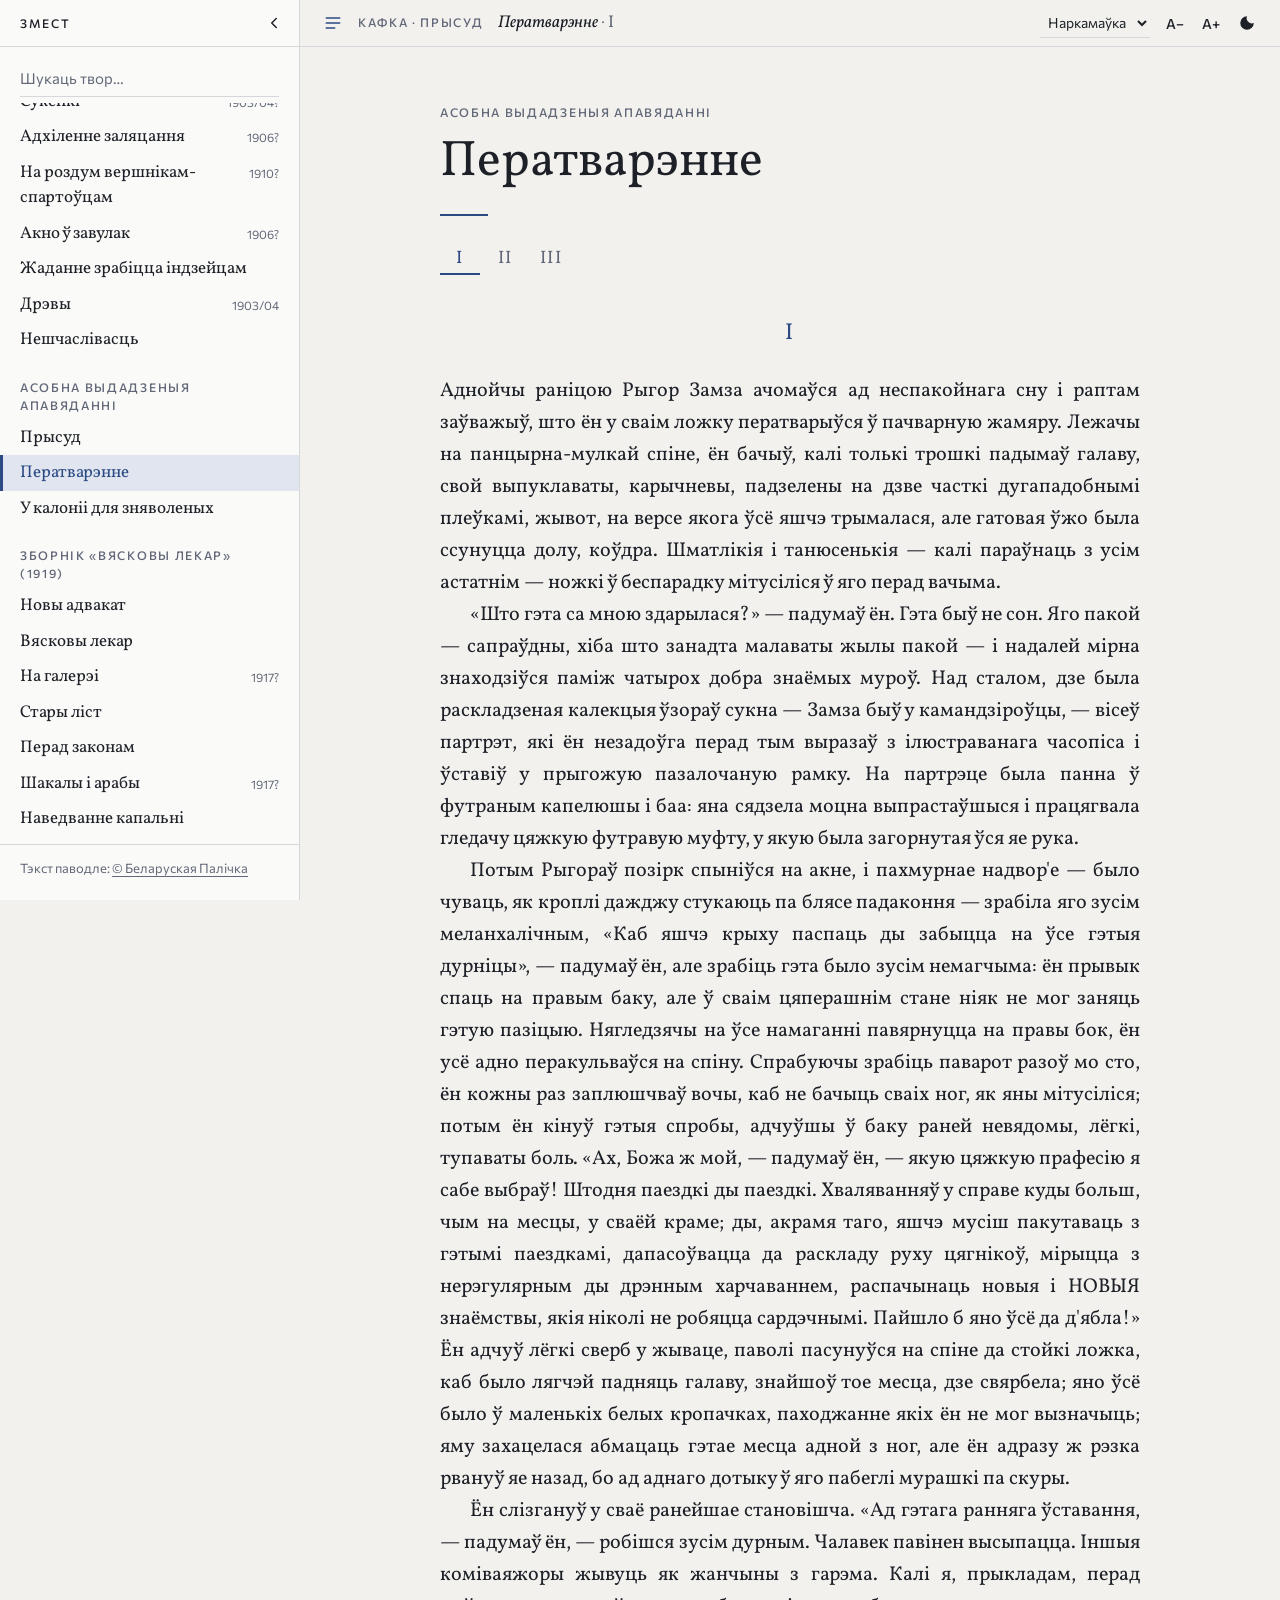
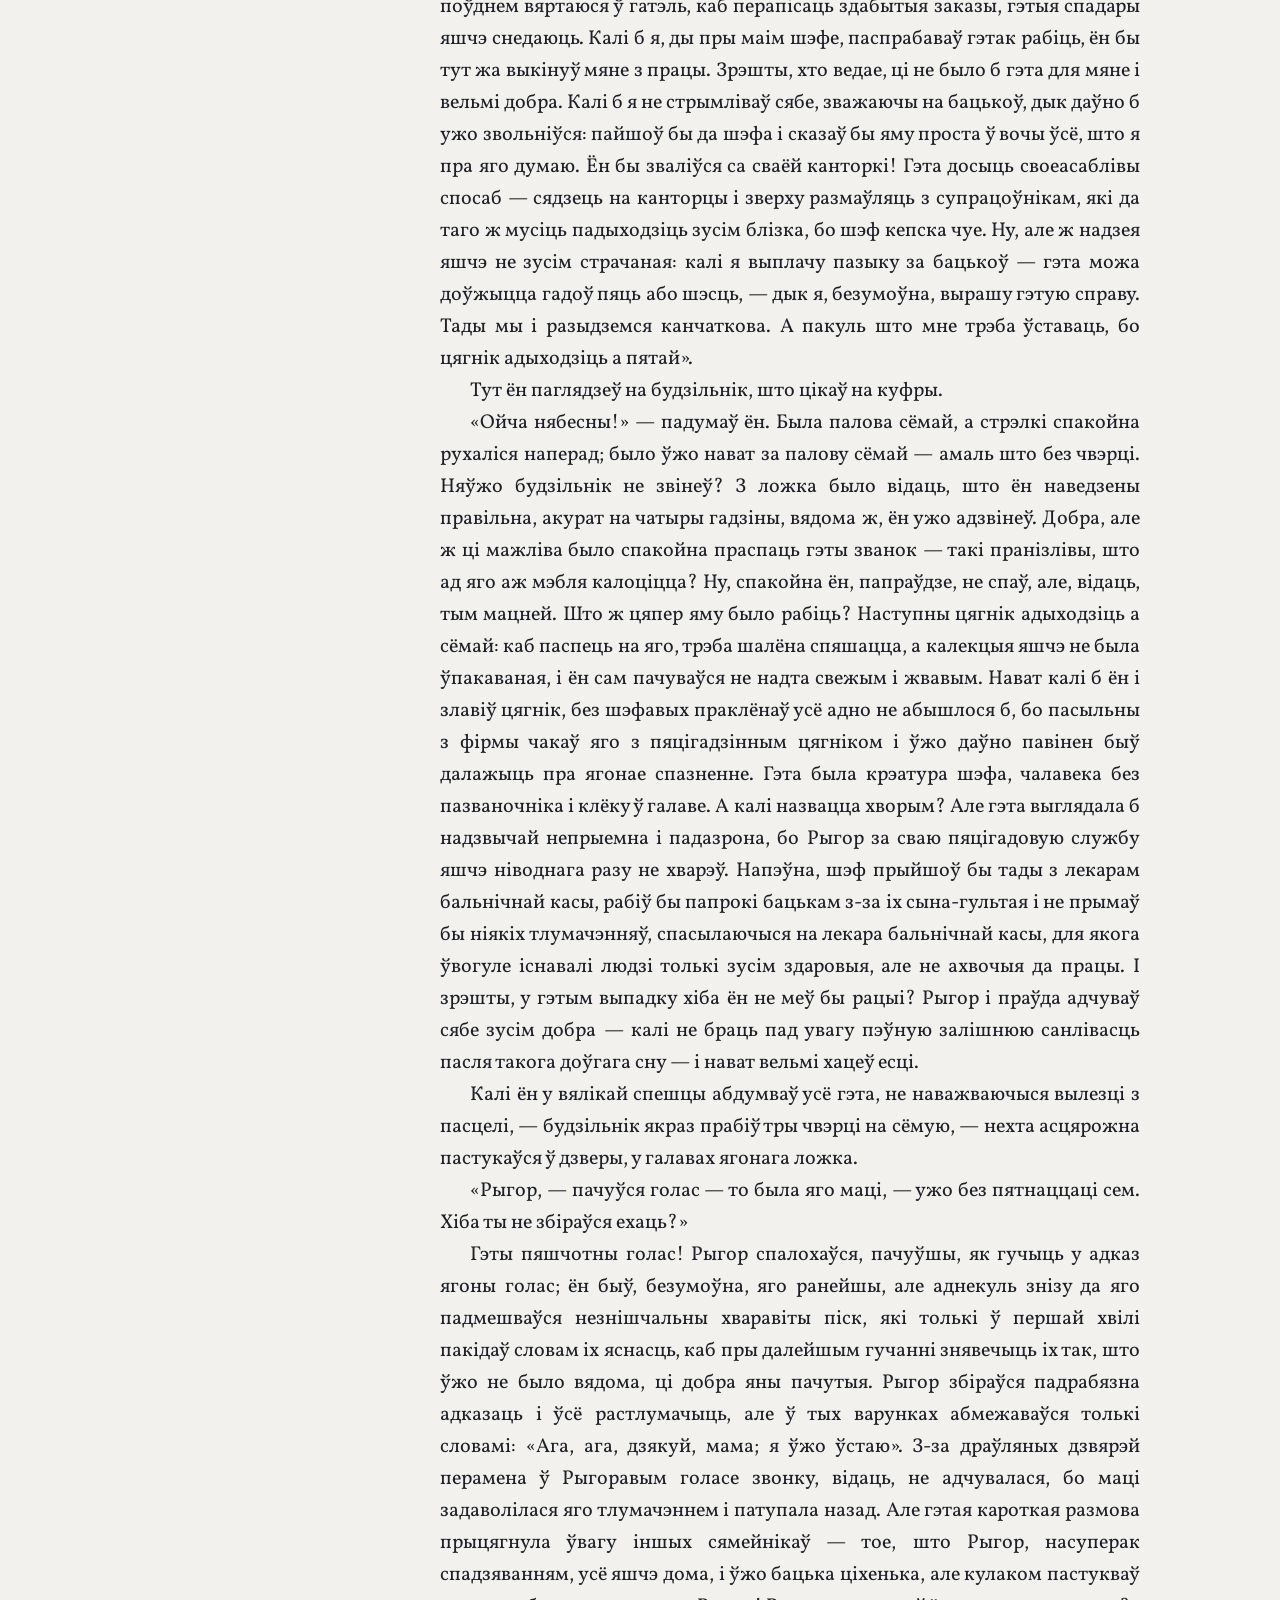
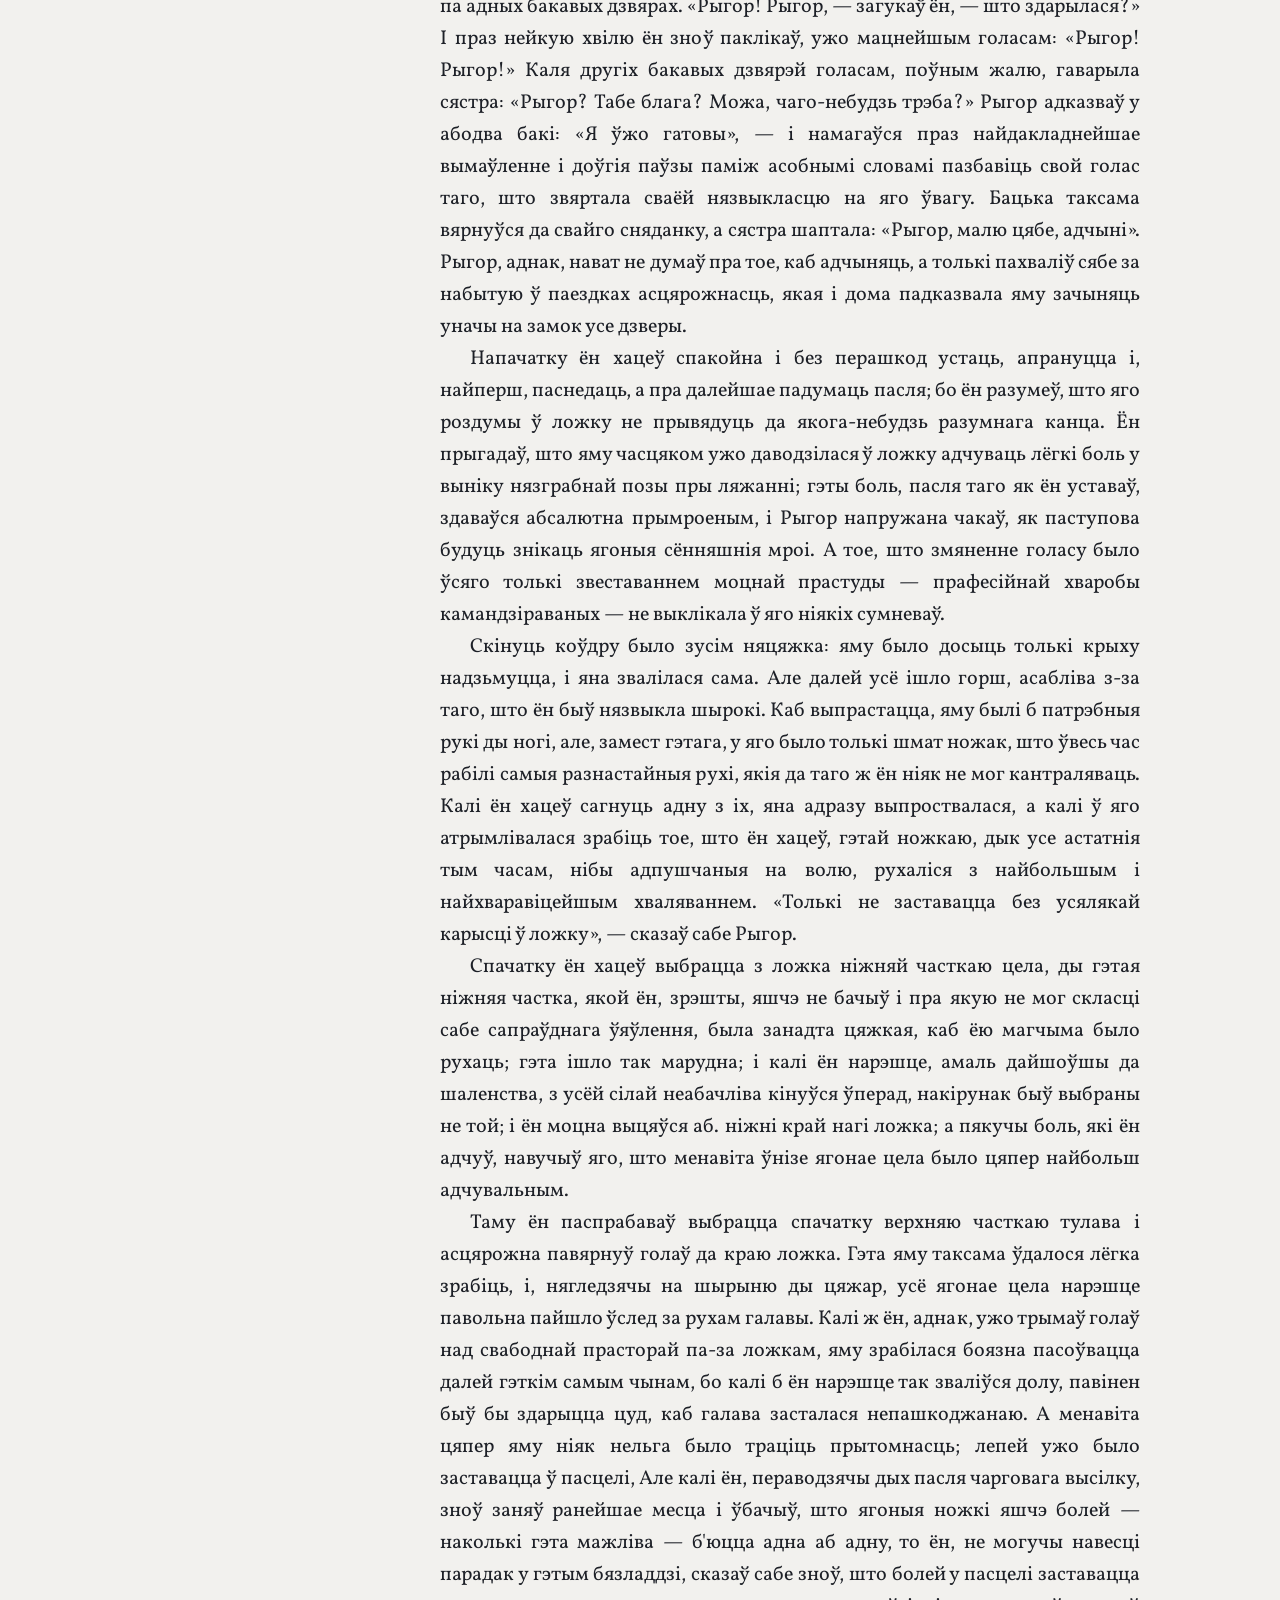
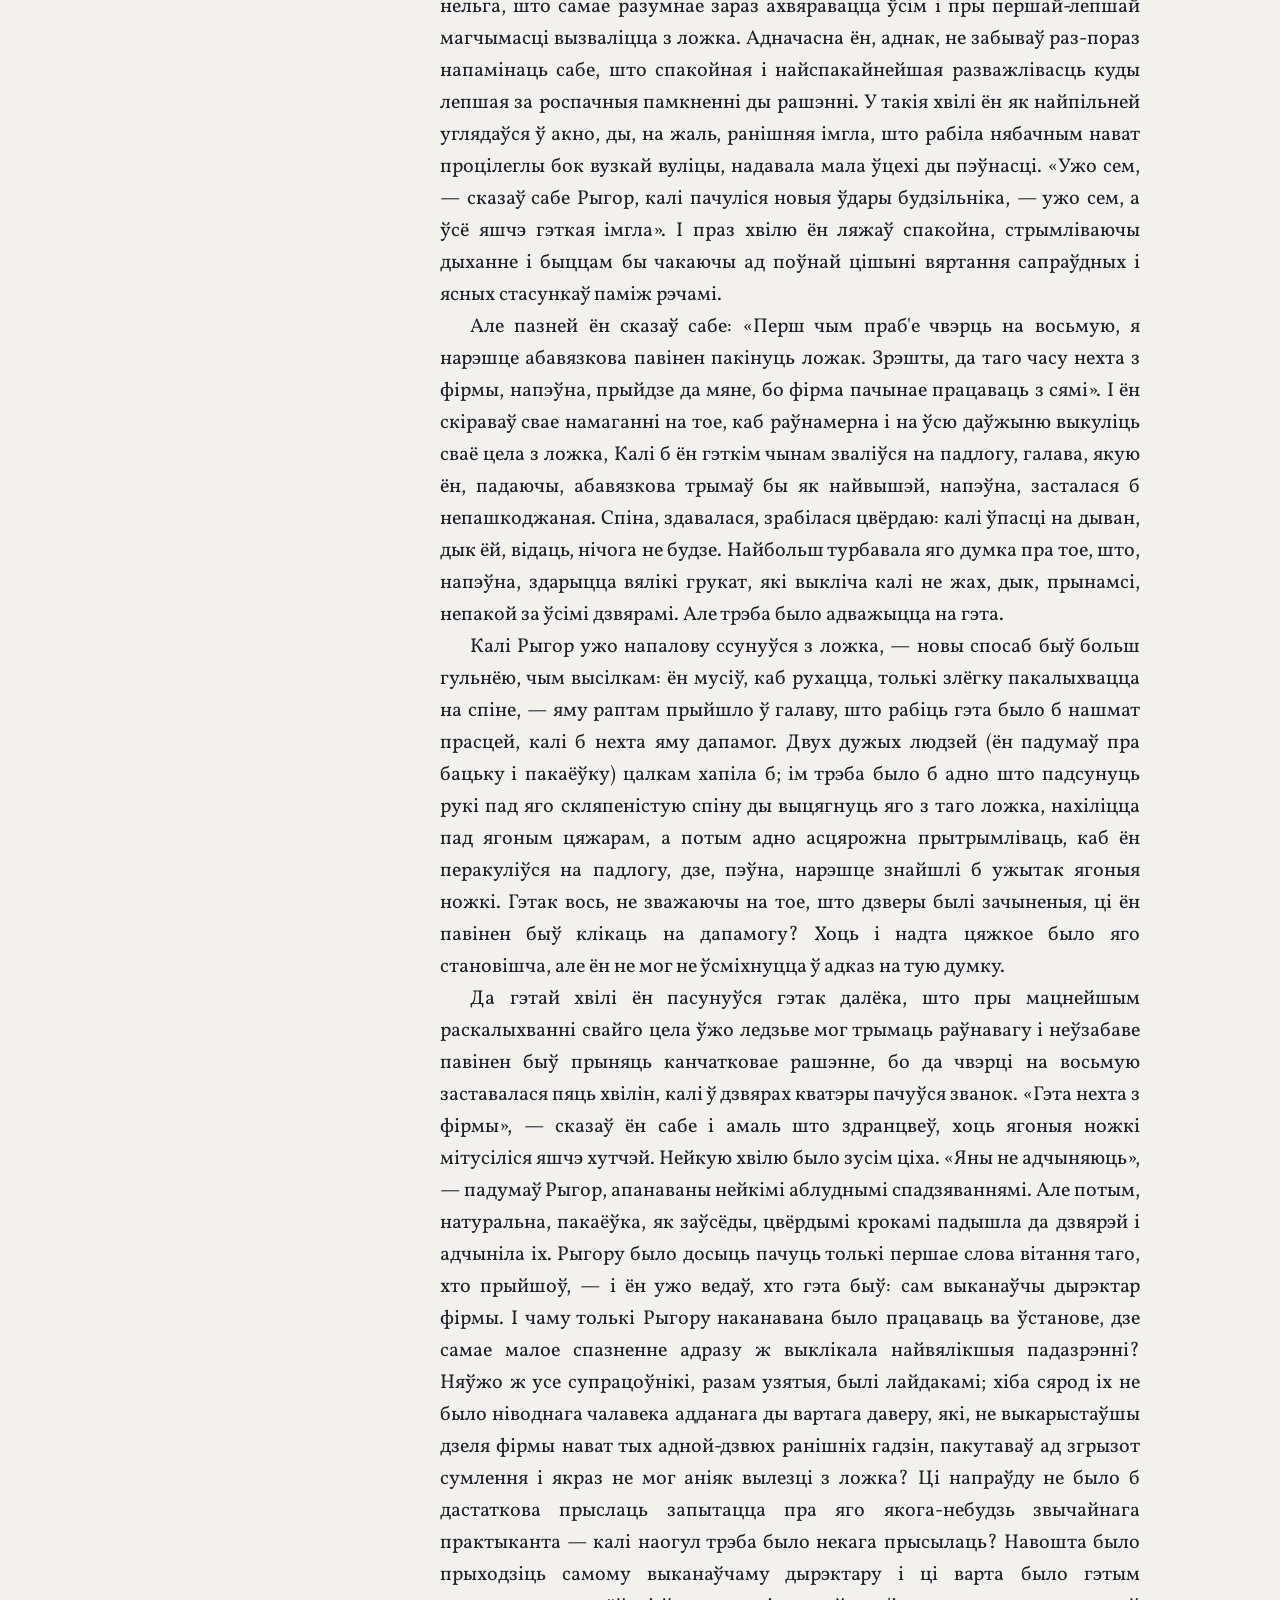
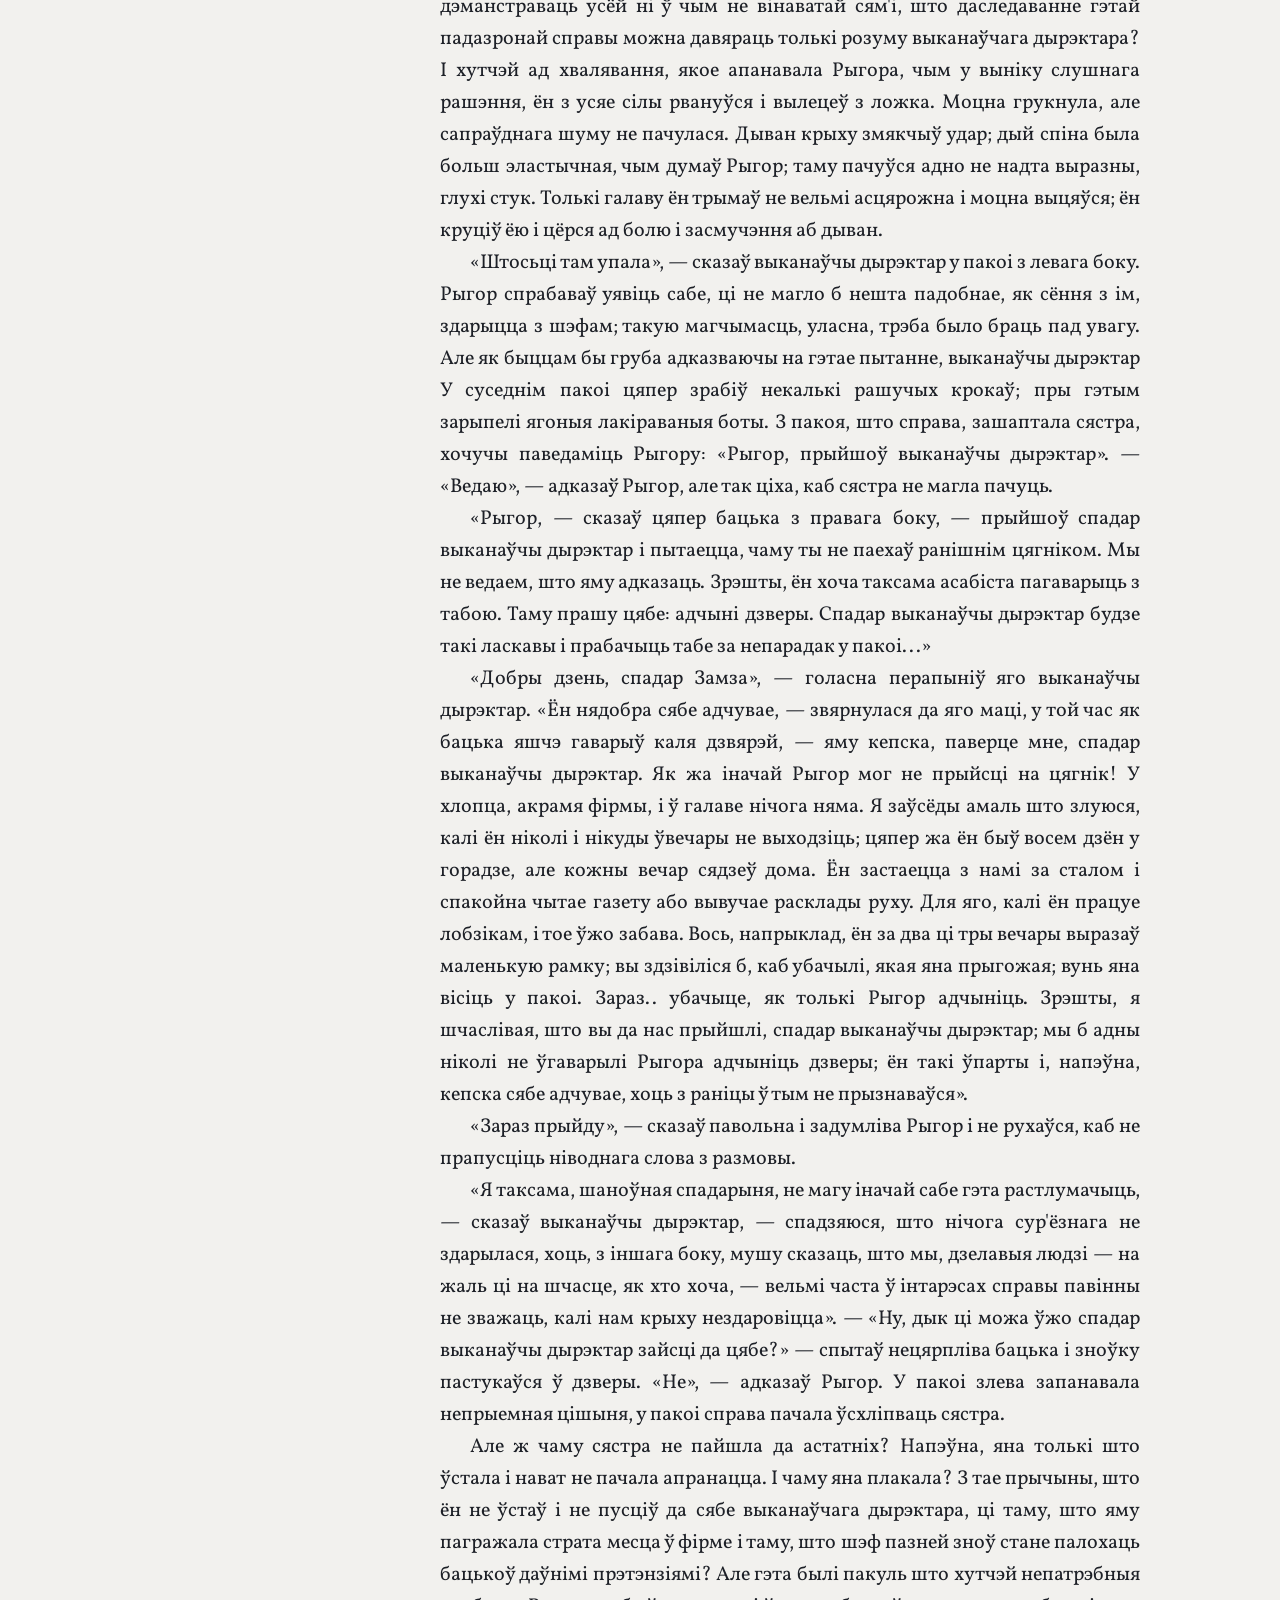
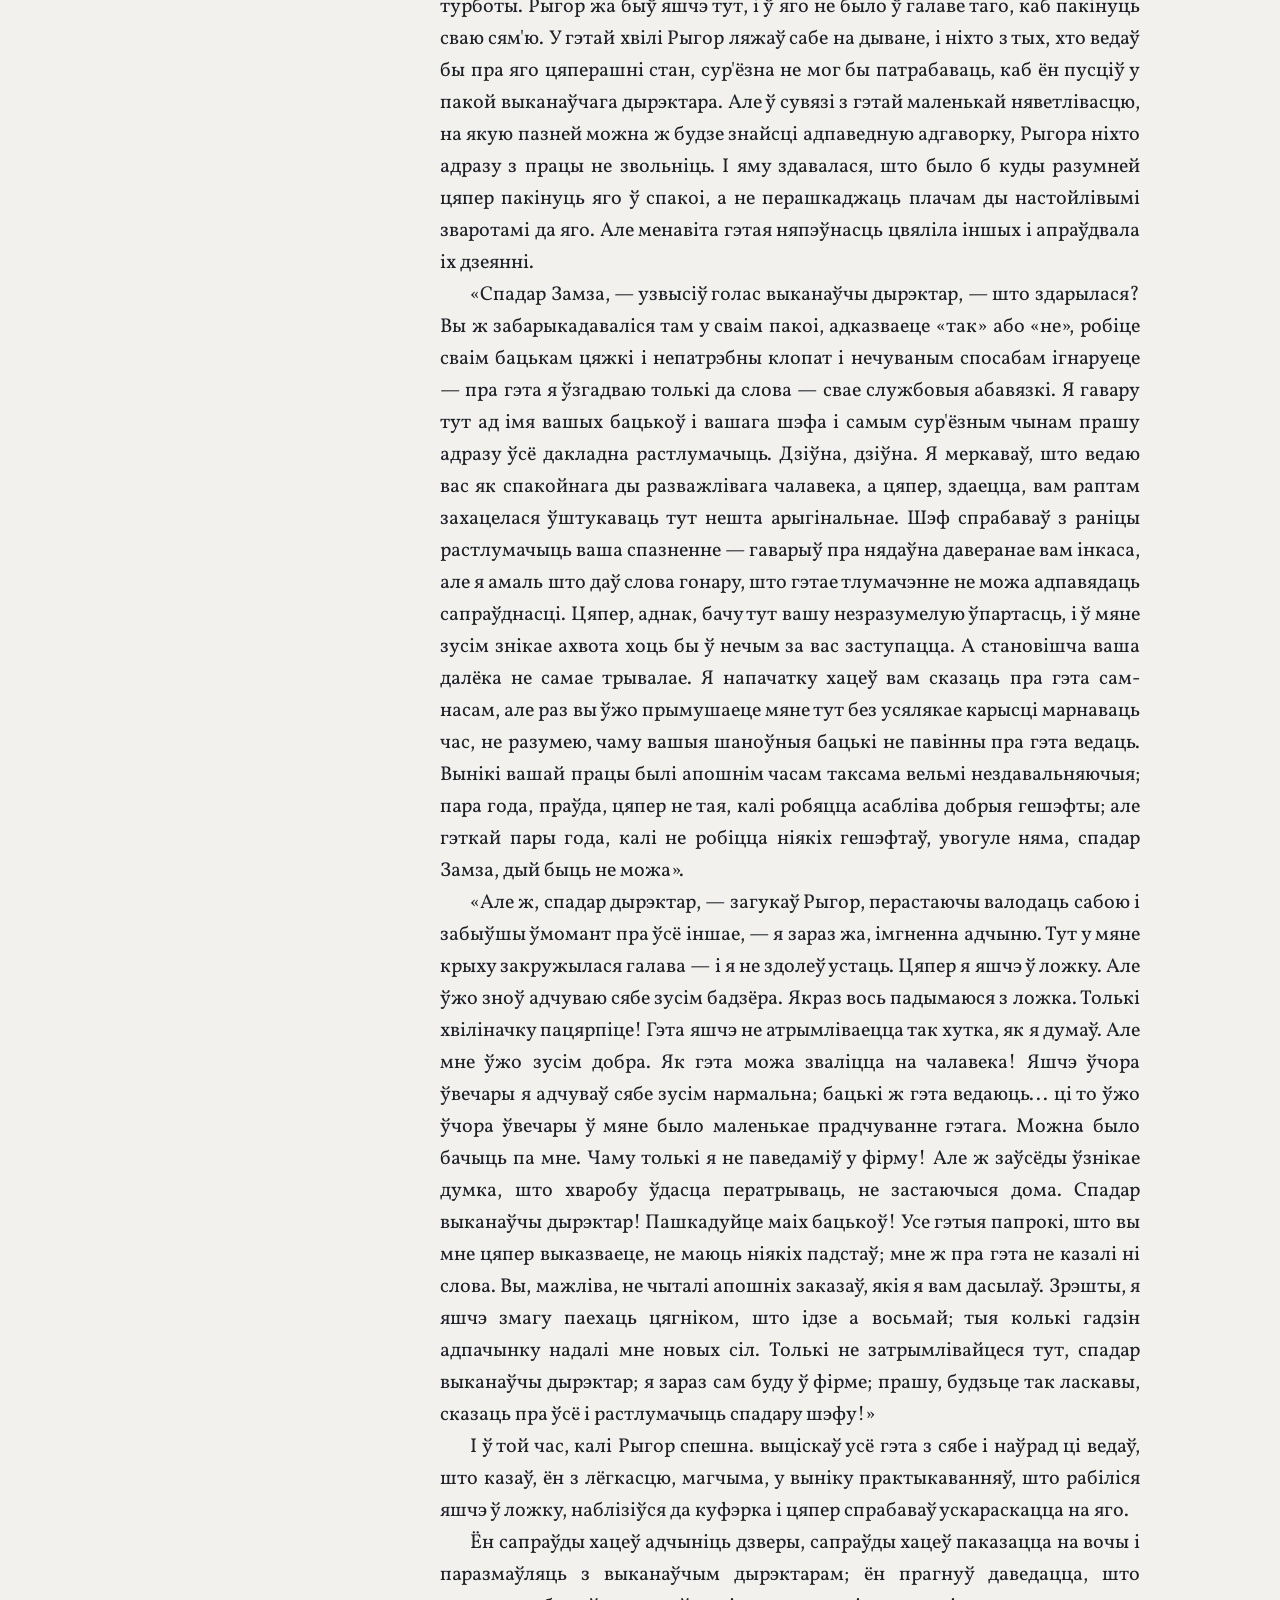
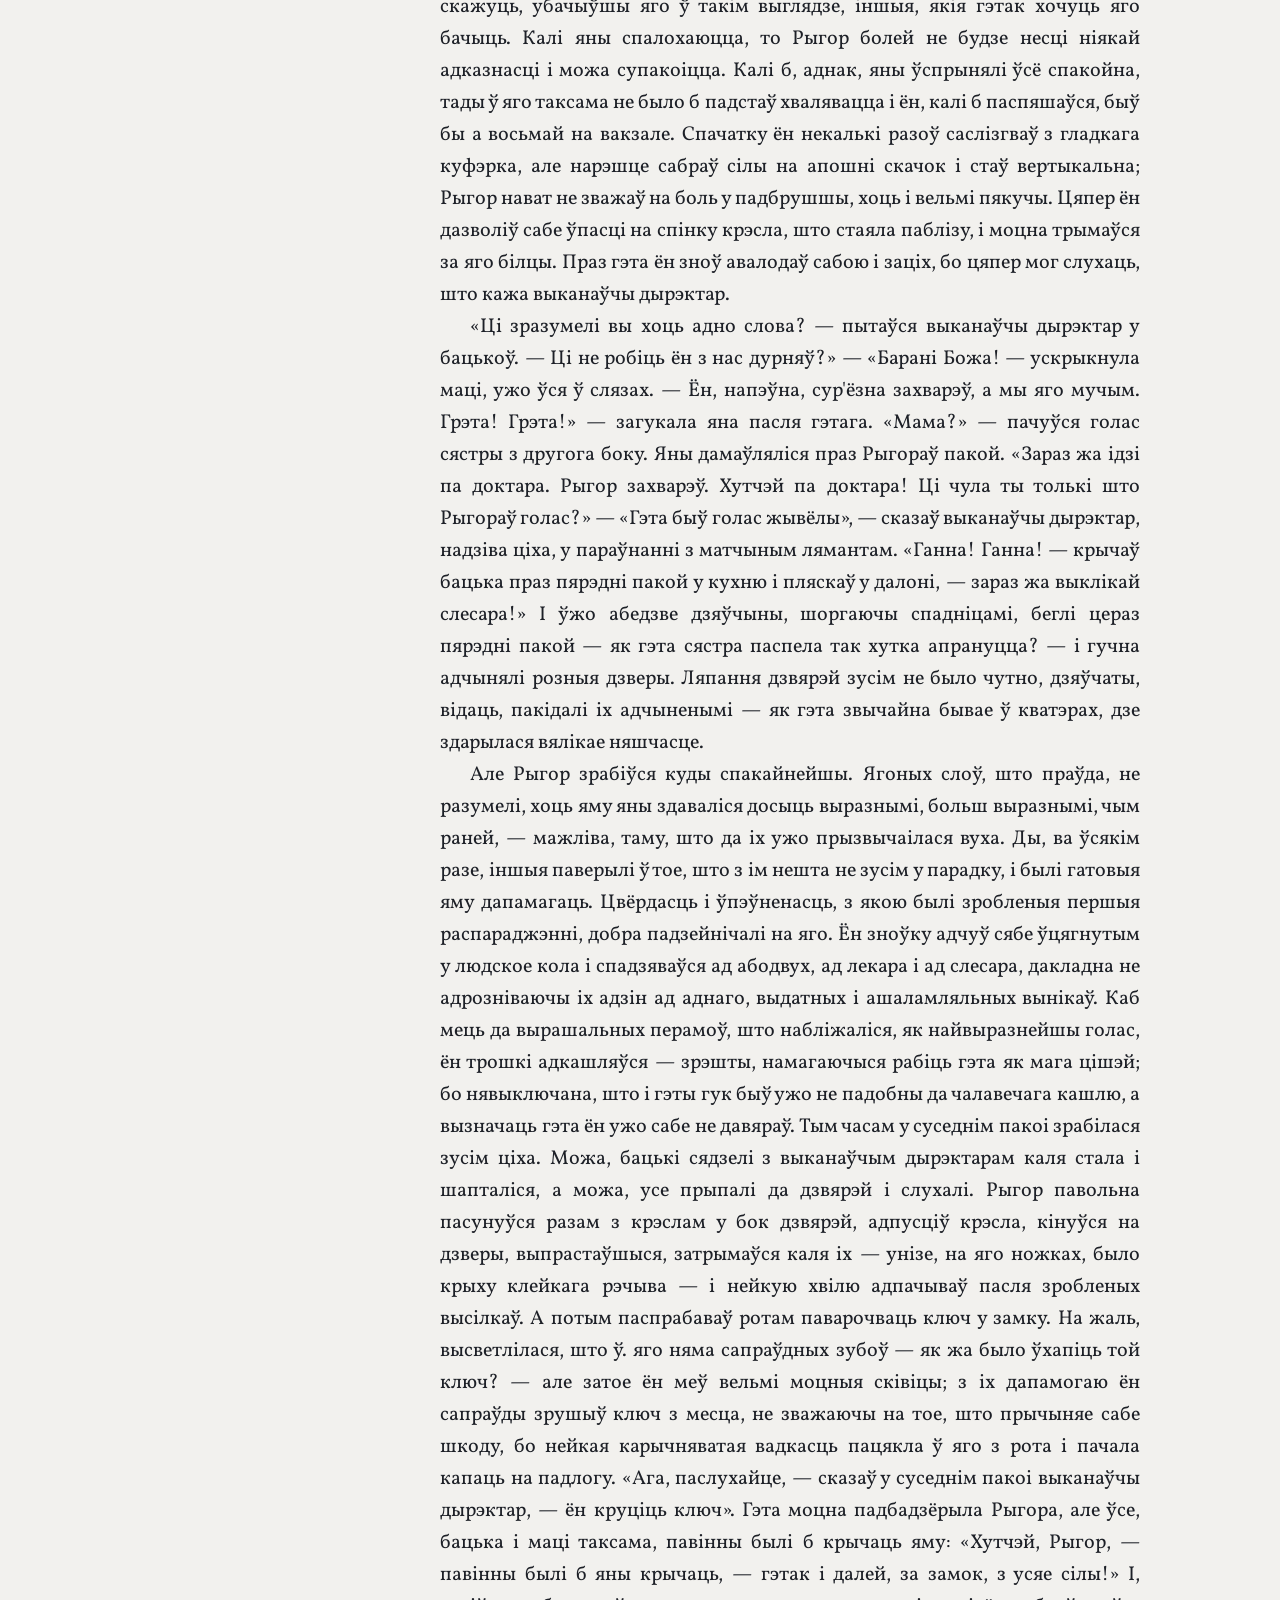
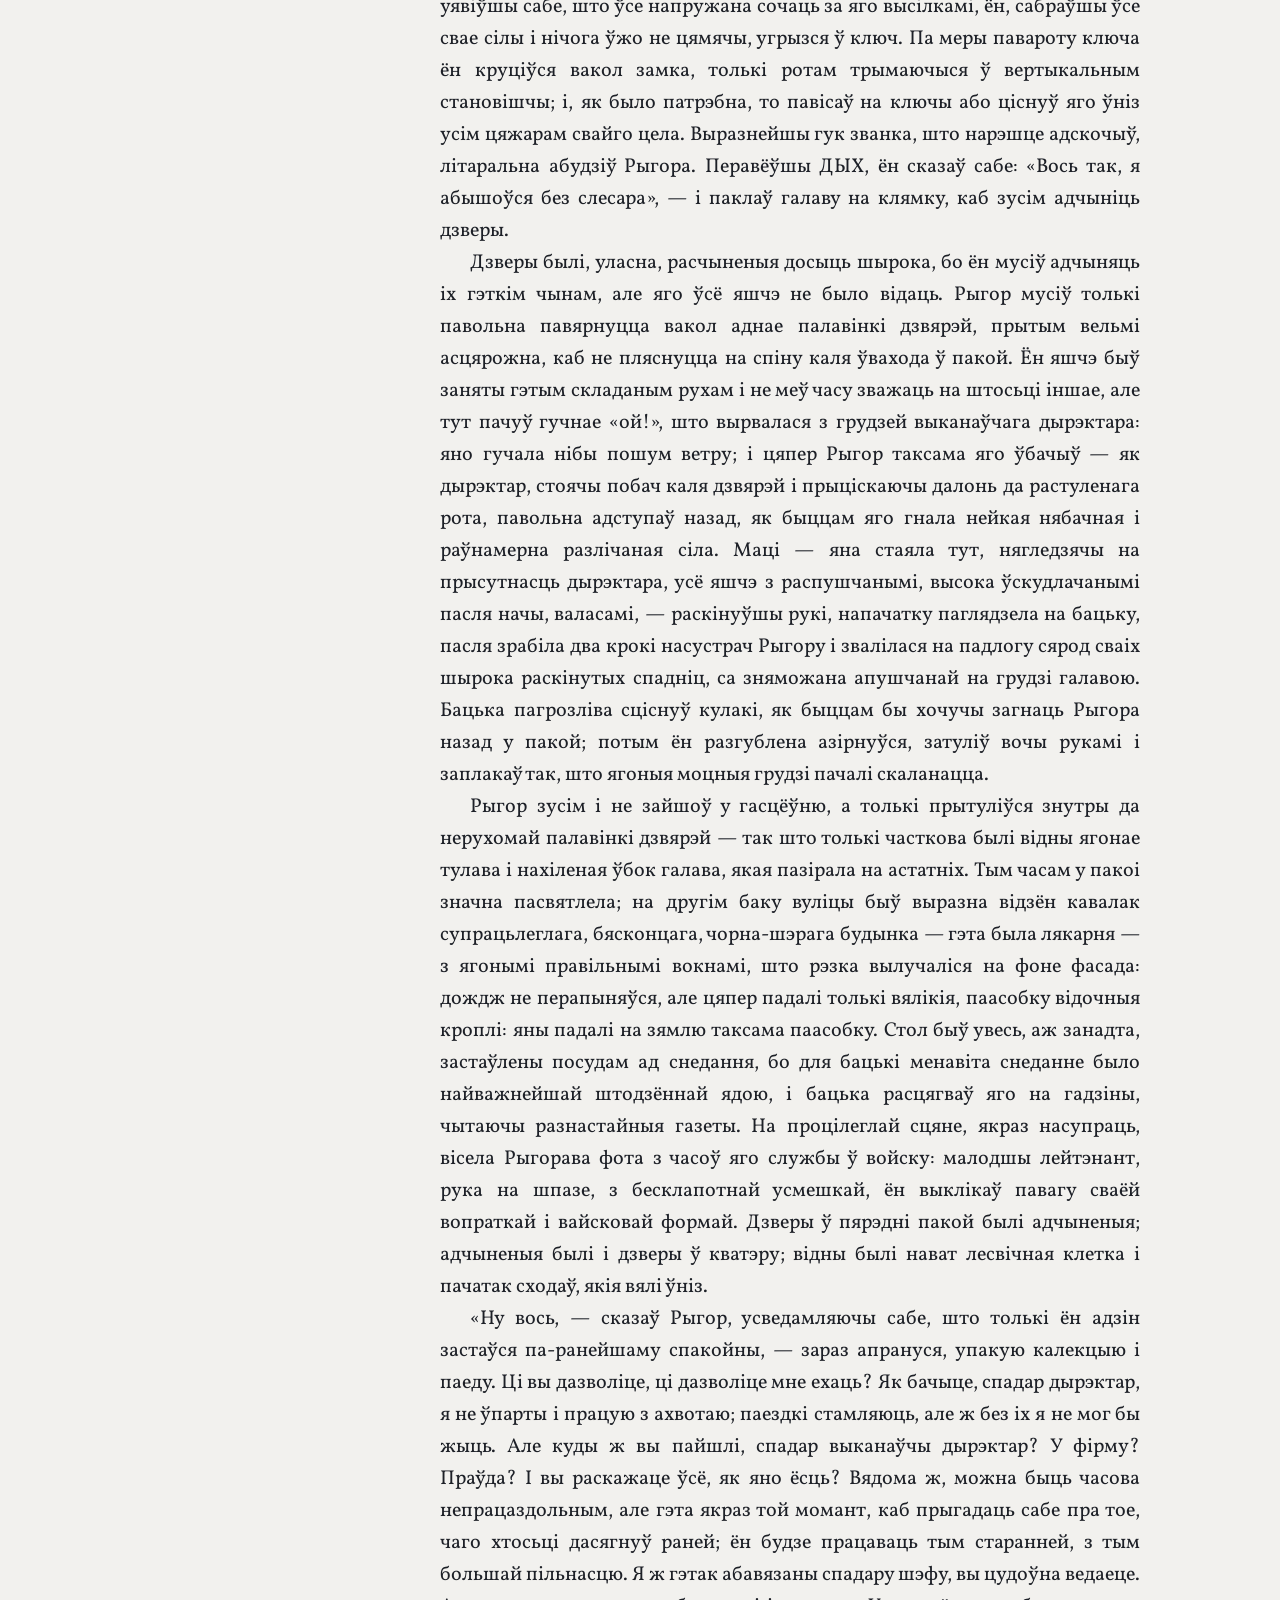
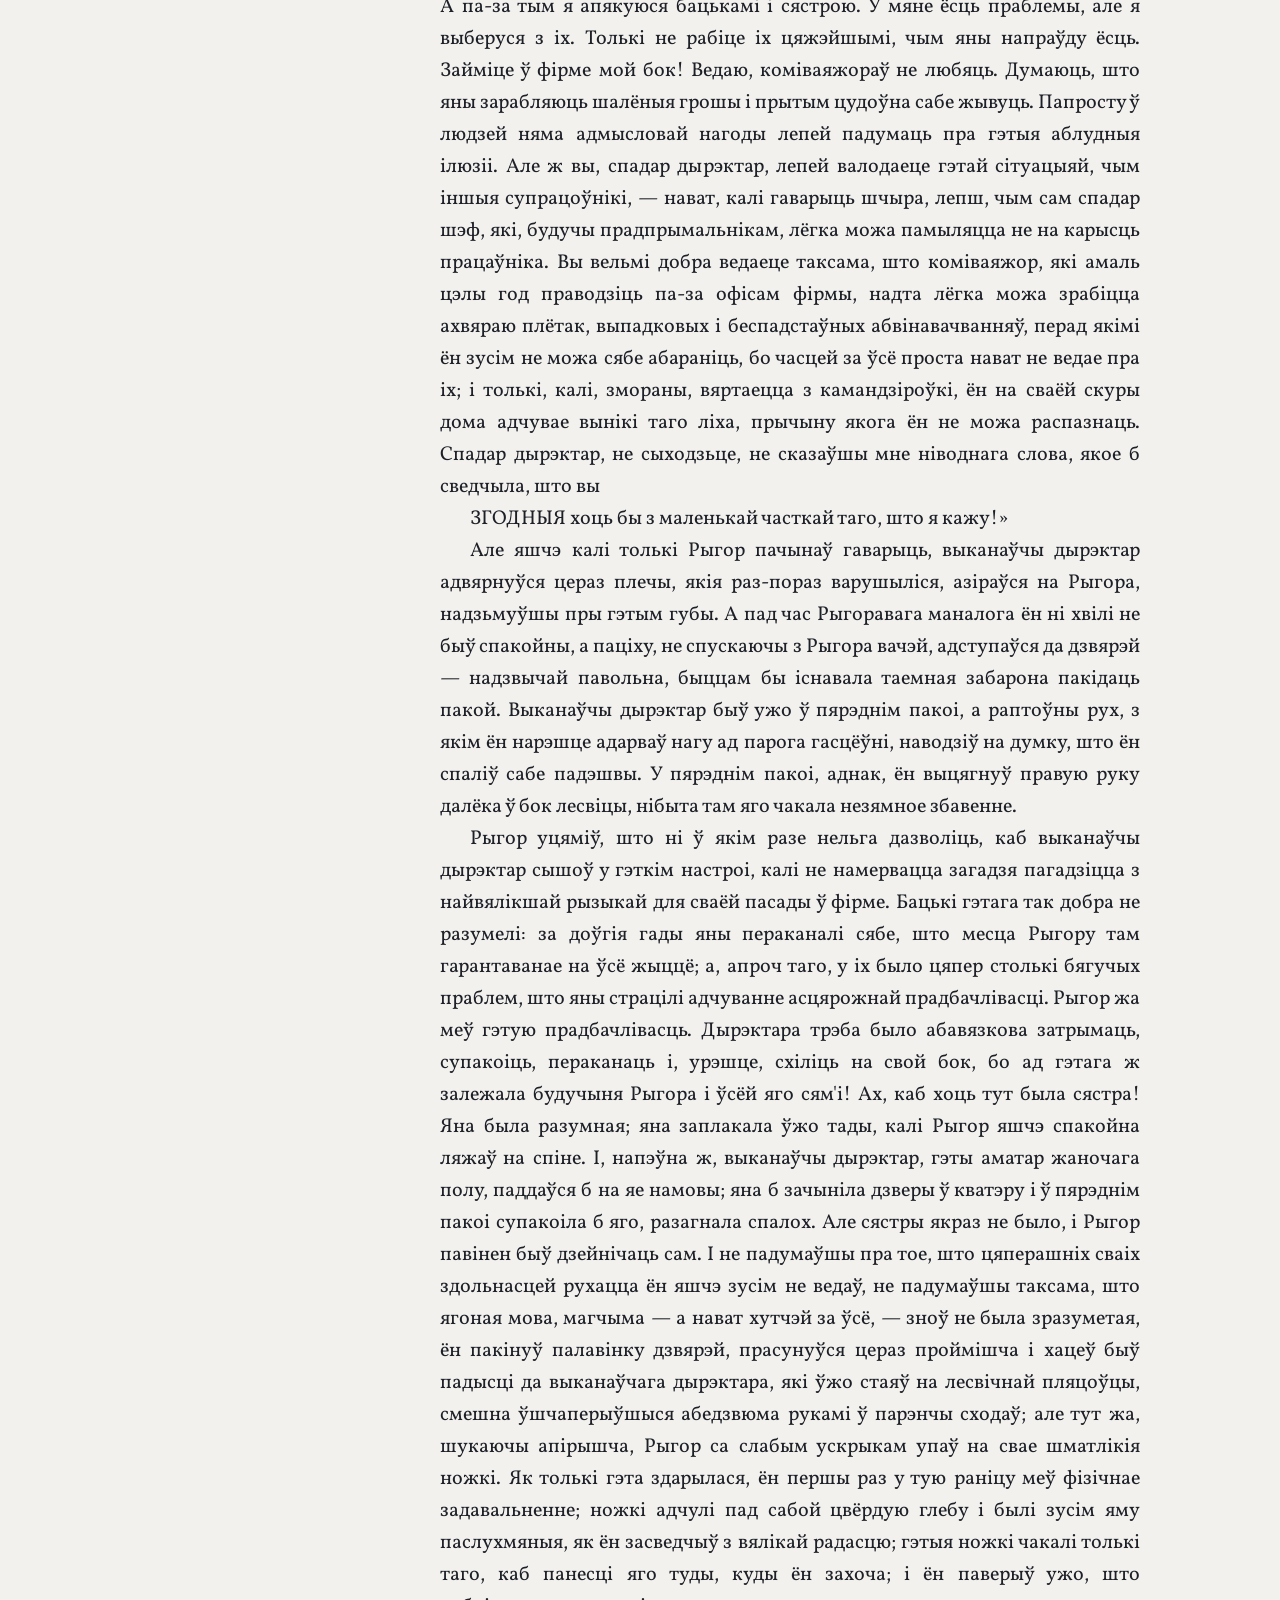
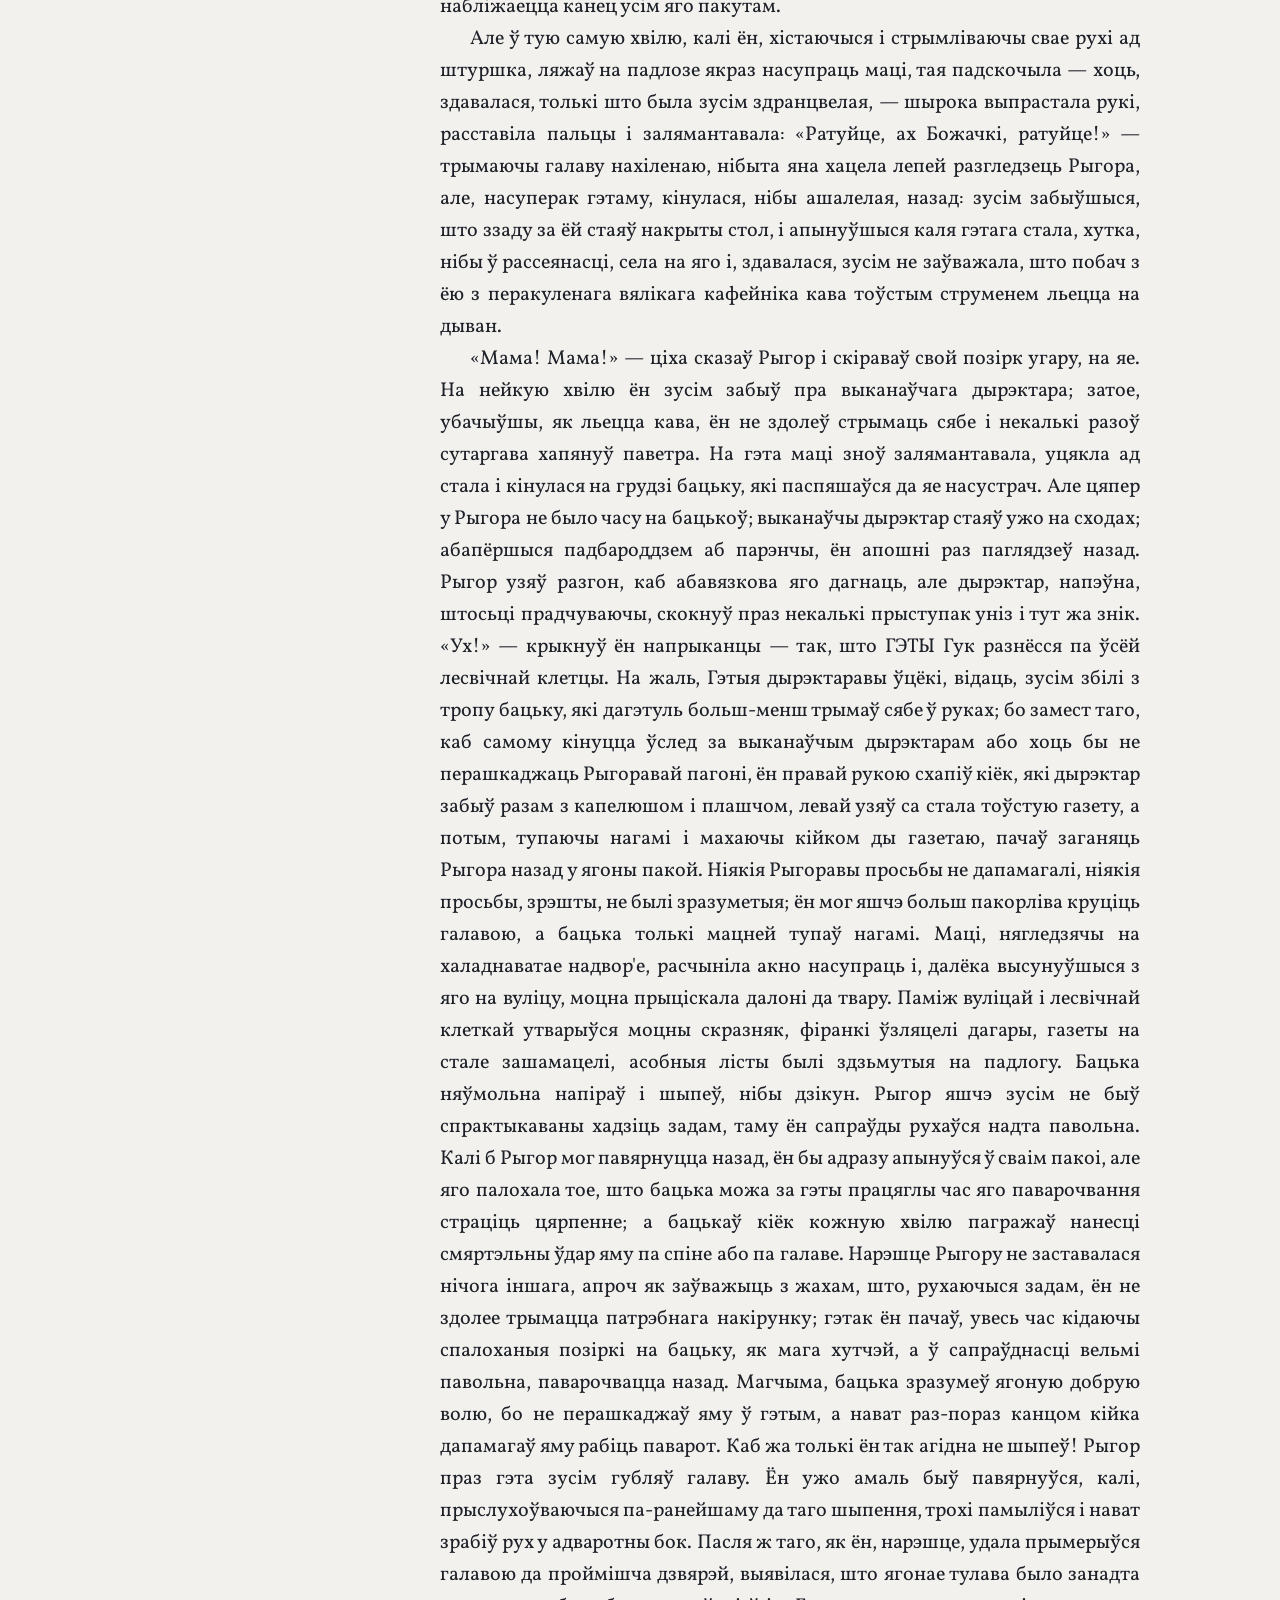
==== index.html @ 27b234fe "Reader for Kafka's «Прысуд» in Belarusian" ====
<!doctype html>
<html lang="be">
<head>
<meta charset="utf-8">
<meta name="viewport" content="width=device-width, initial-scale=1">
<title>Кафка па-беларуску: «Ператварэнне», «Прысуд» і іншыя апавяданні</title>
<meta name="description" content="Чытаць Франца Кафку па-беларуску: «Ператварэнне» («Метамарфозы»), «Прысуд», «У калоніі для зняволеных», «Перад законам» і іншыя апавяданні ў перакладзе Лявона Баршчэўскага. Чытанка з наркамаўкай, тарашкевіцай і лацінкай.">
<link rel="canonical" href="https://ajaranbior.github.io/kafka-apaviadanni/">
<link rel="icon" href="assets/favicon.svg" type="image/svg+xml">
<meta name="theme-color" content="#f2f1ee" media="(prefers-color-scheme: light)">
<meta name="theme-color" content="#131519" media="(prefers-color-scheme: dark)">
<meta property="og:type" content="website">
<meta property="og:locale" content="be_BY">
<meta property="og:site_name" content="Кафка па-беларуску">
<meta property="og:title" content="Кафка па-беларуску: «Ператварэнне», «Прысуд» і іншыя апавяданні">
<meta property="og:description" content="Апавяданні і мініяцюры Франца Кафкі ў перакладзе Лявона Баршчэўскага — наркамаўкай, тарашкевіцай або лацінкай.">
<meta property="og:url" content="https://ajaranbior.github.io/kafka-apaviadanni/">
<meta property="og:image" content="https://ajaranbior.github.io/kafka-apaviadanni/assets/og.png">
<meta property="og:image:width" content="1200">
<meta property="og:image:height" content="630">
<meta name="twitter:card" content="summary_large_image">
<script type="application/ld+json">
{
  "@context": "https://schema.org",
  "@type": "WebSite",
  "name": "Кафка па-беларуску",
  "url": "https://ajaranbior.github.io/kafka-apaviadanni/",
  "inLanguage": "be",
  "about": {
    "@type": "Book",
    "name": "Прысуд: апавяданні і мініяцюры",
    "author": { "@type": "Person", "name": "Франц Кафка" },
    "translator": { "@type": "Person", "name": "Лявон Баршчэўскі" },
    "publisher": { "@type": "Organization", "name": "Мастацкая літаратура" },
    "datePublished": "1996",
    "inLanguage": "be",
    "sameAs": "https://knihi.com/Franc_Kafka/Prysud_apaviadanni_i_minijaciury.html"
  }
}
</script>
<link rel="preconnect" href="https://fonts.googleapis.com">
<link rel="preconnect" href="https://fonts.gstatic.com" crossorigin>
<link href="https://fonts.googleapis.com/css2?family=Vollkorn:ital@0;1&family=Commissioner:wght@400;500&display=swap" rel="stylesheet">
<link rel="stylesheet" href="assets/style.css?v=7">
</head>
<body>
<nav class="toc" id="toc" aria-label="Змест" hidden>
  <div class="toc-head">
    <strong>Змест</strong>
    <button class="icon-btn" id="toc-close" aria-label="Схаваць змест" title="Схаваць змест">
      <svg viewBox="0 0 24 24" width="18" height="18" aria-hidden="true"><path d="M15 6l-6 6 6 6" stroke="currentColor" stroke-width="2" stroke-linecap="round" stroke-linejoin="round" fill="none"/></svg>
    </button>
  </div>
  <div class="toc-search">
    <label class="visually-hidden" for="toc-filter">Шукаць твор</label>
    <input type="search" id="toc-filter" placeholder="Шукаць твор…" autocomplete="off" spellcheck="false">
  </div>
  <div id="toc-list"></div>
  <p class="toc-empty" id="toc-empty" hidden>Нічога не знойдзена</p>
  <div class="toc-foot">
    <p class="ortho-note" id="ortho-note" hidden>Аўтаматычная канверсія з наркамаўкі — магчымыя недакладнасці.</p>
    <p class="source">Тэкст паводле: <a href="https://knihi.com/Franc_Kafka/Prysud_apaviadanni_i_minijaciury.html" target="_blank" rel="noopener">© Беларуская Палічка</a></p>
  </div>
</nav>
<div class="scrim" id="scrim" hidden></div>

<div class="shell" id="shell">
<header class="bar">
  <div class="progress" aria-hidden="true"><div class="progress-bar" id="progress"></div></div>
  <button class="icon-btn" id="toc-open" aria-label="Змест" title="Змест (t)" aria-controls="toc" aria-expanded="false" disabled>
    <svg viewBox="0 0 24 24" width="20" height="20" aria-hidden="true"><path d="M4 6h16M4 12h16M4 18h10" stroke="currentColor" stroke-width="2" stroke-linecap="round" fill="none"/></svg>
  </button>
  <div class="bar-title">
    <span class="bar-book">Кафка · Прысуд</span>
    <button class="bar-work" id="bar-work" type="button" title="Да пачатку твора" aria-hidden="true" tabindex="-1"></button>
  </div>
  <div class="bar-tools">
    <label class="visually-hidden" for="ortho">Правапіс</label>
    <select id="ortho" class="ortho" title="Правапіс">
      <option value="narkam">Наркамаўка</option>
      <option value="tarask">Тарашкевіца</option>
      <option value="lacinka">Łacinka</option>
    </select>
    <button class="icon-btn" id="font-down" aria-label="Меншы шрыфт">A−</button>
    <button class="icon-btn" id="font-up" aria-label="Большы шрыфт">A+</button>
    <button class="icon-btn" id="theme" aria-label="Тэма">
      <svg viewBox="0 0 24 24" width="18" height="18" aria-hidden="true"><path d="M12 3a9 9 0 1 0 9 9 7 7 0 0 1-9-9z" fill="currentColor"/></svg>
    </button>
  </div>
</header>


<main id="main">
  <section class="loader" id="loader" hidden>
    <h1>Франц Кафка<br><span>Прысуд</span></h1>
    <p class="lede">Апавяданні і мініяцюры ў перакладзе Лявона Баршчэўскага.</p>
    <p class="about">Кафка па-беларуску: «Ператварэнне» (яго называюць таксама «Метамарфозы», «Пераўтварэнне»), «Прысуд», «У калоніі для зняволеных», «Перад законам», «Вясковы лекар», «Галадамор», «Імператарскае пасланне» і яшчэ больш за трыццаць апавяданняў і мініяцюр. Тэкст можна чытаць наркамаўкай, тарашкевіцай або лацінкай.</p>
    <p class="error" role="alert">Не ўдалося загрузіць кнігу. Паспрабуйце абнавіць старонку.</p>
    <p class="source">Кнігу можна прачытаць і на сайце <a href="https://knihi.com/Franc_Kafka/Prysud_apaviadanni_i_minijaciury.html" target="_blank" rel="noopener">Беларускай Палічкі</a> (knihi.com).</p>
  </section>

  <article class="reader" id="reader" hidden>
    <header class="work-head">
      <p class="work-group" id="work-group"></p>
      <h1 id="work-title"></h1>
      <p class="work-meta" id="work-meta"></p>
    </header>
    <nav class="parts" id="parts" aria-label="Часткі"></nav>
    <div class="text" id="text"></div>
    <footer class="pager">
      <button class="pager-btn" id="prev"><span>←</span><em id="prev-title"></em></button>
      <button class="pager-btn next" id="next"><em id="next-title"></em><span>→</span></button>
    </footer>
  </article>
</main>
</div>

<script src="assets/orthography.js?v=7"></script>
<script src="assets/app.js?v=7"></script>
</body>
</html>
---- assets/style.css ----
/* ink on grey paper: one blue-black accent, square corners, hairline rules */
:root {
  --bg: #f2f1ee;
  --surface: #fafaf8;
  --text: #1d2027;
  --muted: #626878;
  --line: #d6d7da;
  --accent: #2b4a84;
  --accent-soft: #e0e5ef;
  --scrim: rgba(18, 22, 30, .35);
  --serif: Vollkorn, Georgia, serif;
  --sans: Commissioner, system-ui, sans-serif;
  --measure: 35em;
  --font-size: 20px;
  --toc-w: 300px;
  color-scheme: light;
}
@media (prefers-color-scheme: dark) {
  :root:not([data-theme="light"]) {
    --bg: #131519;
    --surface: #1a1d23;
    --text: #d8dae0;
    --muted: #8e94a3;
    --line: #2b2f38;
    --accent: #95ade0;
    --accent-soft: #232b3c;
    --scrim: rgba(0, 0, 0, .55);
    color-scheme: dark;
  }
}
:root[data-theme="dark"] {
  --bg: #131519;
  --surface: #1a1d23;
  --text: #d8dae0;
  --muted: #8e94a3;
  --line: #2b2f38;
  --accent: #95ade0;
  --accent-soft: #232b3c;
  --scrim: rgba(0, 0, 0, .55);
  color-scheme: dark;
}

* { box-sizing: border-box; }
[hidden] { display: none !important; }  /* component display rules must not override hidden */
html { -webkit-text-size-adjust: 100%; }
body {
  margin: 0;
  background: var(--bg);
  color: var(--text);
  font: 16px/1.5 var(--sans);
}
::selection { background: var(--accent-soft); }
button, select { font: inherit; color: inherit; }
.visually-hidden { position: absolute; width: 1px; height: 1px; overflow: hidden; clip: rect(0 0 0 0); white-space: nowrap; }
/* small letter-spaced capitals for labels */
.bar-book, .toc-head strong, .toc-group, .work-group {
  font-family: var(--sans); font-weight: 500; font-size: 12px;
  letter-spacing: .14em; text-transform: uppercase;
}

/* top bar; its bottom edge doubles as the reading progress line */
.bar {
  position: sticky; top: 0; z-index: 20;
  display: flex; align-items: center; gap: 8px;
  padding: 6px 16px;
  background: var(--bg);
  border-bottom: 1px solid var(--line);
}
.progress { position: absolute; left: 0; right: 0; bottom: -1px; height: 2px; pointer-events: none; }
.progress-bar { height: 100%; width: 0; background: var(--accent); transition: width .1s linear; }
.bar-title { flex: 1; min-width: 0; display: flex; align-items: baseline; gap: 14px; }
.bar-book { white-space: nowrap; color: var(--muted); }
/* the current work's title, shown once the heading on the page has scrolled away */
.bar-work {
  min-width: 0; padding: 2px 0;
  border: 0; background: none;
  font: italic 400 17px/1.3 var(--serif);
  white-space: nowrap; overflow: hidden; text-overflow: ellipsis;
  cursor: pointer; opacity: 0; transform: translateY(4px); visibility: hidden;
  transition: opacity .2s, transform .2s, visibility 0s .2s;
}
.bar-work.shown { opacity: 1; transform: none; visibility: visible; transition: opacity .2s, transform .2s; }
.bar-work:hover { color: var(--accent); }
.bar-work .bar-part { color: var(--muted); font-style: normal; }
.bar-tools { display: flex; align-items: center; gap: 2px; }
.ortho {
  height: 30px; margin-right: 6px; padding: 0 4px;
  border: 0; border-bottom: 1px solid var(--line); border-radius: 0;
  background: transparent; font-size: 14px; cursor: pointer;
}
.ortho:hover { border-bottom-color: var(--accent); }
.ortho option { background: var(--surface); color: var(--text); }
.ortho-note { margin: 0 0 8px; font-size: 13px; color: var(--muted); }
.icon-btn {
  display: inline-grid; place-items: center;
  min-width: 34px; height: 34px; padding: 0 6px;
  border: 0; border-radius: 0; background: transparent;
  font-weight: 500; font-size: 14px; cursor: pointer;
}
.icon-btn:hover:not(:disabled) { color: var(--accent); background: var(--accent-soft); }
.icon-btn:disabled { opacity: .35; cursor: default; }
#toc-open[aria-expanded="true"] { color: var(--accent); }
:focus-visible { outline: 2px solid var(--accent); outline-offset: 2px; }

/* table of contents drawer */
.toc {
  position: fixed; inset: 0 auto 0 0; z-index: 40;
  width: min(var(--toc-w), 88vw);
  display: flex; flex-direction: column;
  background: var(--surface);
  border-right: 1px solid var(--line);
  box-shadow: 0 0 32px rgba(0, 0, 0, .12);
}
.toc-head { display: flex; justify-content: space-between; align-items: center; padding: 6px 8px 6px 20px; border-bottom: 1px solid var(--line); min-height: 47px; }
.toc-search { padding: 14px 20px 6px; }
#toc-filter {
  width: 100%; padding: 6px 0;
  border: 0; border-bottom: 1px solid var(--line); border-radius: 0;
  background: transparent; color: var(--text); font: inherit; font-size: 15px;
}
#toc-filter::placeholder { color: var(--muted); }
#toc-filter:focus { outline: none; border-bottom-color: var(--accent); }
#toc-list { flex: 1; overflow-y: auto; padding: 4px 0 24px; }
.toc-empty { margin: 0; padding: 8px 20px 24px; color: var(--muted); font-size: 14px; flex: 1; }
.toc-work mark { background: var(--accent-soft); color: inherit; }
.toc-group { margin: 20px 20px 6px; color: var(--muted); }
.toc-work {
  display: flex; justify-content: space-between; gap: 12px;
  width: 100%; padding: 5px 20px; border: 0; background: none;
  text-align: left; cursor: pointer; font-family: var(--serif); font-size: 17px;
}
.toc-work:hover { color: var(--accent); }
.toc-work[aria-current="true"] { color: var(--accent); box-shadow: inset 3px 0 0 var(--accent); background: var(--accent-soft); }
.toc-work small { color: var(--muted); font-family: var(--sans); font-size: 12px; white-space: nowrap; padding-top: 4px; font-variant-numeric: tabular-nums; }
.toc-foot { padding: 14px 20px; border-top: 1px solid var(--line); }
.scrim { position: fixed; inset: 0; z-index: 35; background: var(--scrim); }
.source { font-size: 13px; color: var(--muted); margin: 0 0 8px; }
.source a { color: inherit; text-underline-offset: 3px; }
.text .source-note {
  margin: 0 0 2.5em; padding: 2px 0 2px 14px; text-indent: 0; text-align: left;
  border-left: 1px solid var(--accent);
  font: 14px/1.5 var(--sans); color: var(--muted);
}
.text .source-note a { color: var(--accent); text-underline-offset: 3px; }

/* wide screens: the contents panel docks as a collapsible sidebar and the page shifts right,
   so the text stays centred in the space that is left */
@media (min-width: 1000px) {
  .toc { box-shadow: none; }
  .scrim { display: none !important; }
  body.toc-docked .shell { margin-left: var(--toc-w); }
}

/* loader */
main { padding: 0 16px; }
.loader { max-width: 34em; margin: 12vh auto; }
.loader h1 { margin: 0 0 12px; font: 500 13px/1.2 var(--sans); letter-spacing: .14em; text-transform: uppercase; color: var(--muted); }
.loader h1 span { display: block; margin-top: 10px; font: 400 64px/1 var(--serif); letter-spacing: 0; text-transform: none; color: var(--text); }
.lede { font: italic 21px/1.4 var(--serif); margin: 0 0 20px; }
.error { color: #b3261e; }
:root[data-theme="dark"] .error { color: #f2a19a; }
@media (prefers-color-scheme: dark) { :root:not([data-theme="light"]) .error { color: #f2a19a; } }

/* reader */
.reader { max-width: var(--measure); margin: 0 auto; padding: 56px 0 72px; font-size: var(--font-size); }
.work-head { margin-bottom: 40px; }
.work-head::after { content: ""; display: block; width: 48px; height: 2px; margin-top: 24px; background: var(--accent); }
.work-group { margin: 0 0 14px; color: var(--muted); }
.work-head h1 { margin: 0; font: 400 clamp(34px, 6.5vw, 50px)/1.1 var(--serif); text-wrap: balance; }
.work-meta { margin: 12px 0 0; font: italic 17px/1.4 var(--serif); color: var(--muted); }
.parts { display: flex; flex-wrap: wrap; gap: 4px 6px; margin: -12px 0 40px; }
.parts:empty { display: none; }
.parts a {
  min-width: 2.2em; padding: 2px 6px; border-bottom: 2px solid transparent; text-align: center;
  text-decoration: none; color: var(--muted); font: 18px/1.4 var(--serif); letter-spacing: .06em;
}
.parts a:hover { color: var(--accent); }
.parts a[aria-current="true"] { color: var(--accent); border-bottom-color: var(--accent); }
.text { font-family: var(--serif); line-height: 1.6; hyphens: auto; }
.text p { margin: 0; text-indent: 1.5em; text-align: justify; }
.text p.first, .text .part-title + p { text-indent: 0; }
.text .dedication { text-align: right; font-style: italic; text-indent: 0; margin-bottom: 1.5em; color: var(--muted); }
.text .part-title { margin: 2.4em 0 1em; text-align: center; font-size: 1.15em; font-weight: 400; letter-spacing: .12em; color: var(--accent); scroll-margin-top: 72px; }
.text .part-title:first-child { margin-top: 0; }
/* footnote marker and the note it opens in place */
.text .fn {
  position: relative; top: -.5em; margin: 0 1px; padding: 0 3px;
  border: 0; background: none; color: var(--accent);
  font: 500 .65em/1 var(--sans); cursor: pointer;
}
.text .fn:hover, .text .fn[aria-expanded="true"] { background: var(--accent-soft); }
.text .fn-note {
  display: block; margin: .4em 0 .6em; padding: 6px 12px; text-indent: 0;
  border-left: 2px solid var(--accent); background: var(--accent-soft);
  font: 14px/1.45 var(--sans); color: var(--text);
}
.text .signature { text-align: right; font-style: italic; margin-top: 1em; }
.text p.sign-off { text-align: right; text-indent: 0; font-style: italic; }
/* verse: the block is centred, its lines start at one edge; the sentence it sits in carries on unindented */
.text .verse { width: fit-content; max-width: 100%; margin: .8em auto; }
.text .verse p { text-align: left; padding-left: 1.5em; text-indent: -1.5em; }  /* long lines wrap with a hanging indent */
.text .verse + p { text-indent: 0; }
.pager { display: flex; justify-content: space-between; gap: 24px; margin-top: 72px; padding-top: 20px; border-top: 1px solid var(--line); }
.pager-btn {
  display: flex; align-items: baseline; gap: 10px; max-width: 48%;
  padding: 4px 0; border: 0; background: none;
  cursor: pointer; text-align: left; font-size: 15px;
}
.pager-btn span { color: var(--muted); font-size: 15px; }
.pager-btn.next { margin-left: auto; text-align: right; }
.pager-btn em { font: italic 18px/1.35 var(--serif); }
.pager-btn:hover, .pager-btn:hover span { color: var(--accent); }
.pager-btn[hidden] { display: none; }

@media (max-width: 640px) {
  .bar-book { display: none; }
  .bar { gap: 4px; padding-inline: 8px; }
  .ortho { max-width: 7.5em; margin-right: 2px; }
  #font-down, #font-up { min-width: 30px; padding: 0 4px; }
  .reader { padding-top: 36px; }
  .text p { text-align: left; }
  .loader h1 span { font-size: 48px; }
}
@media print {
  .bar, .toc, .scrim, .progress, .pager, .parts { display: none !important; }
  .work-head::after { background: #000; }
  body { background: #fff; color: #000; }
}
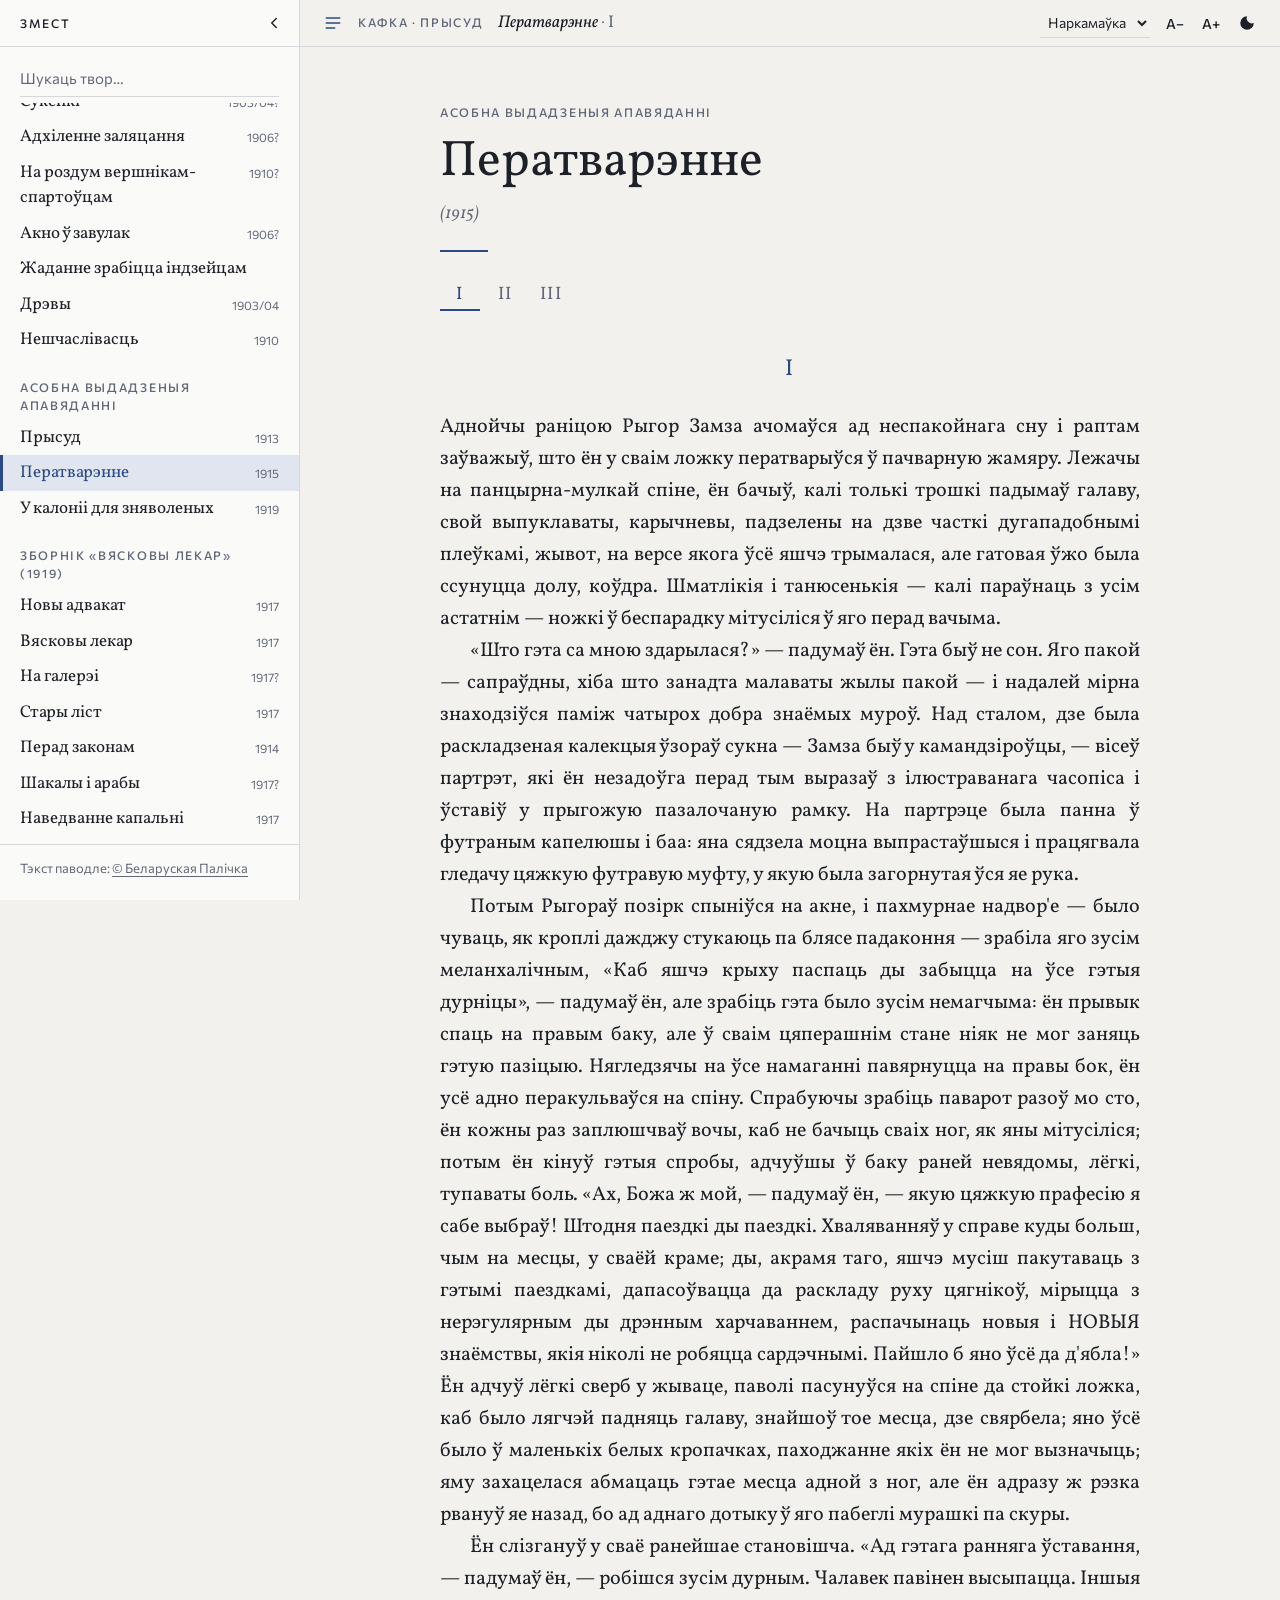
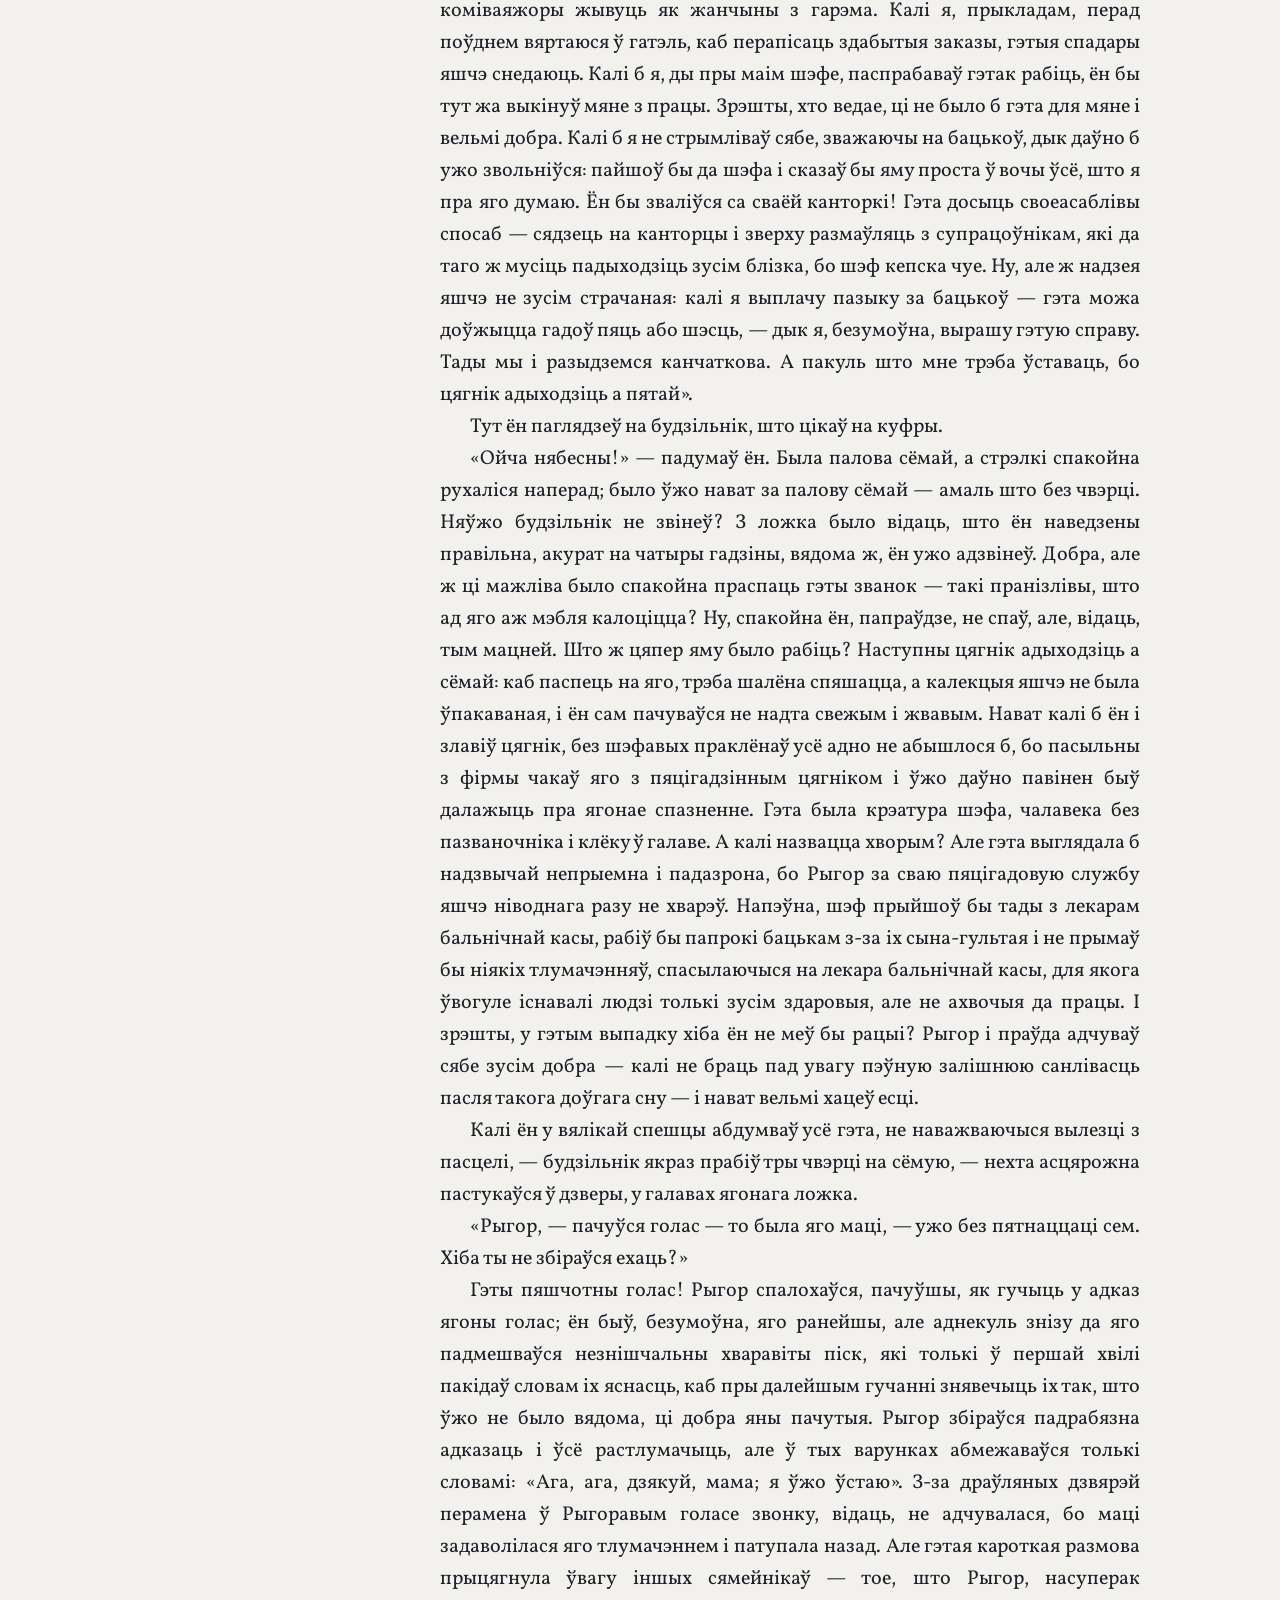
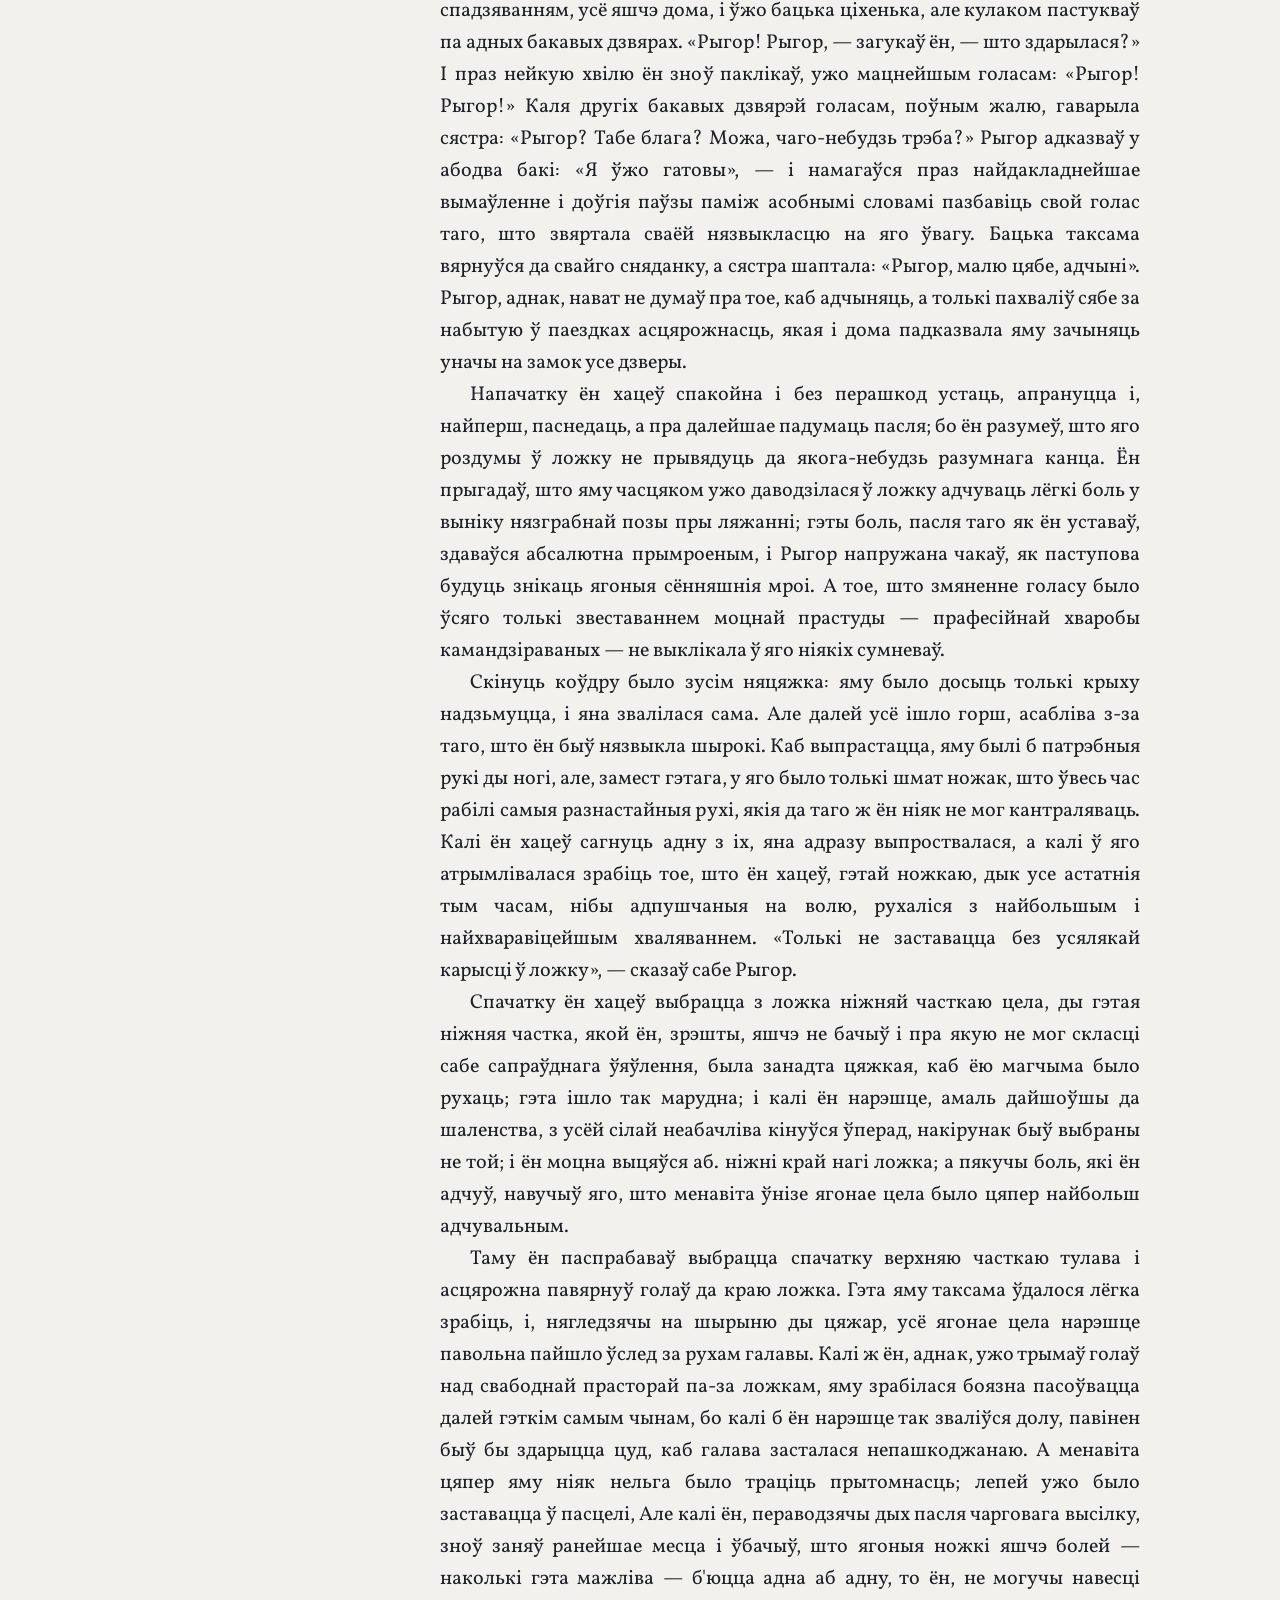
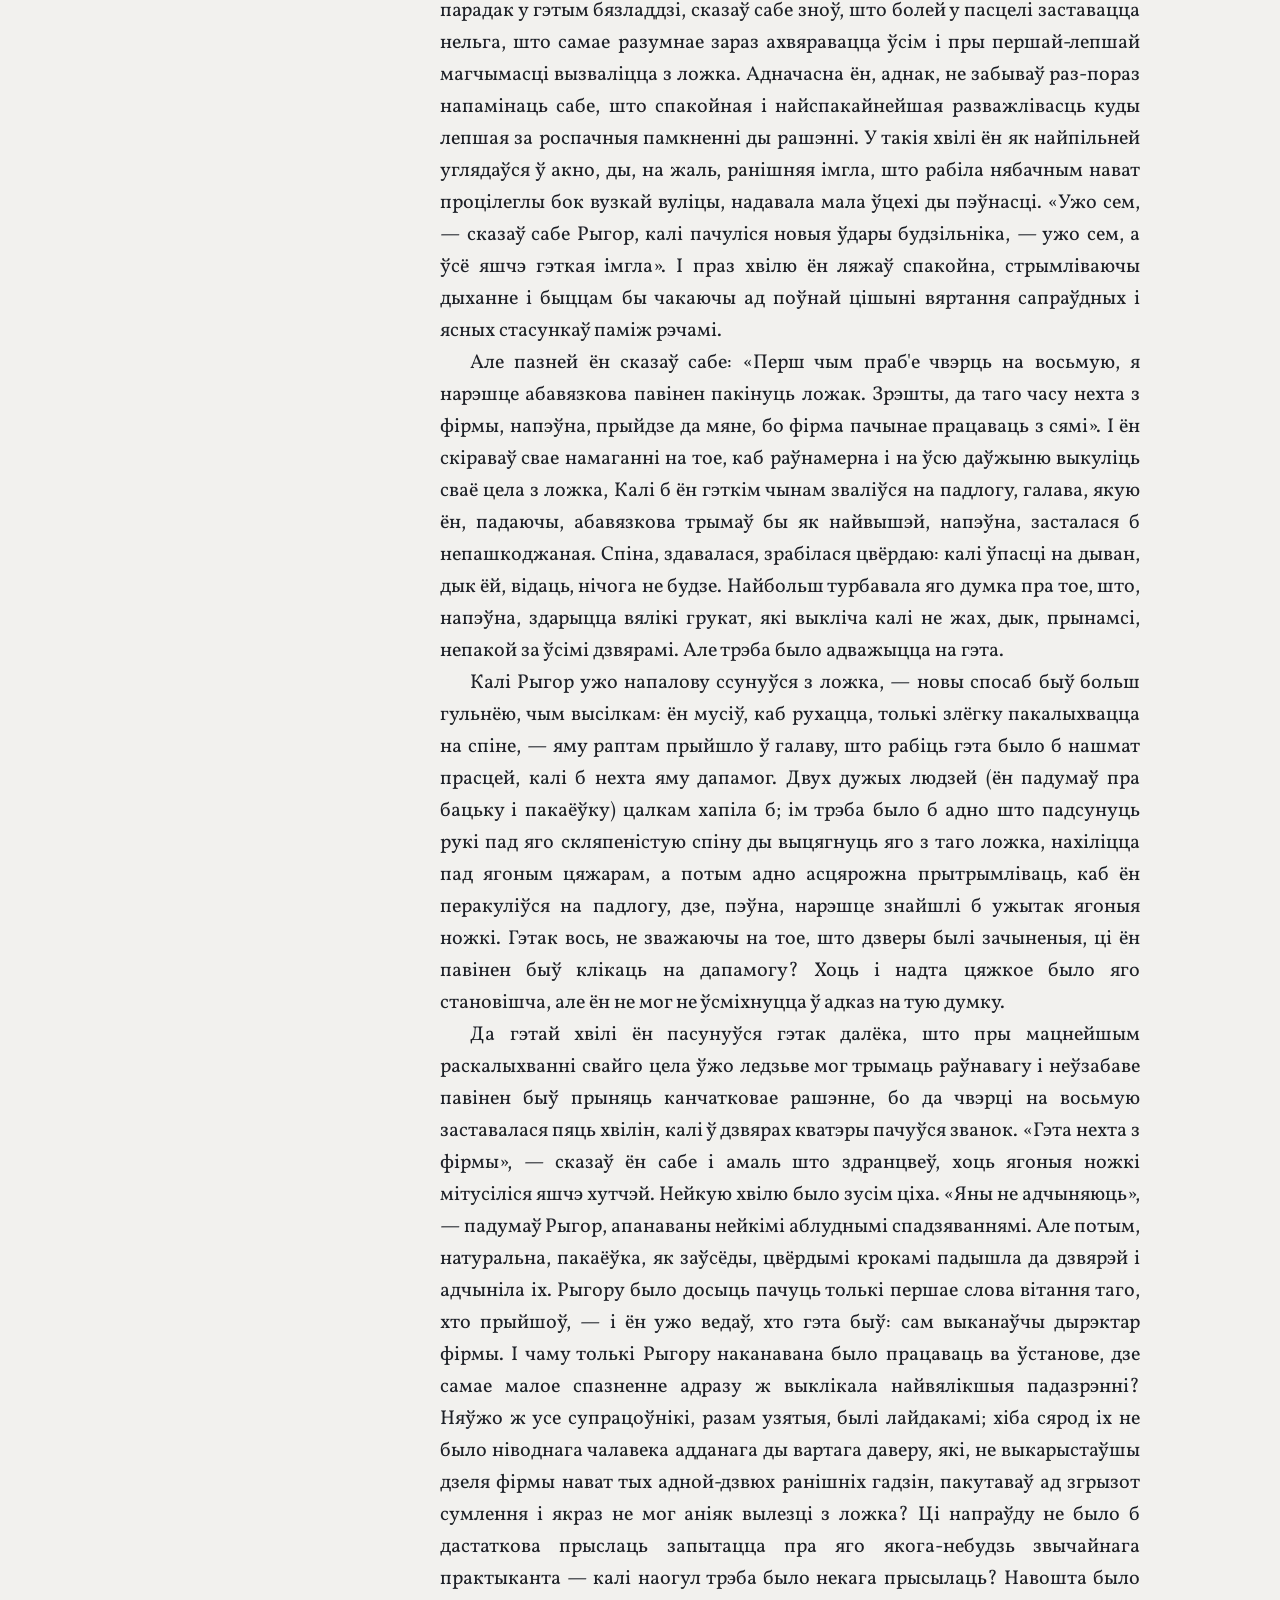
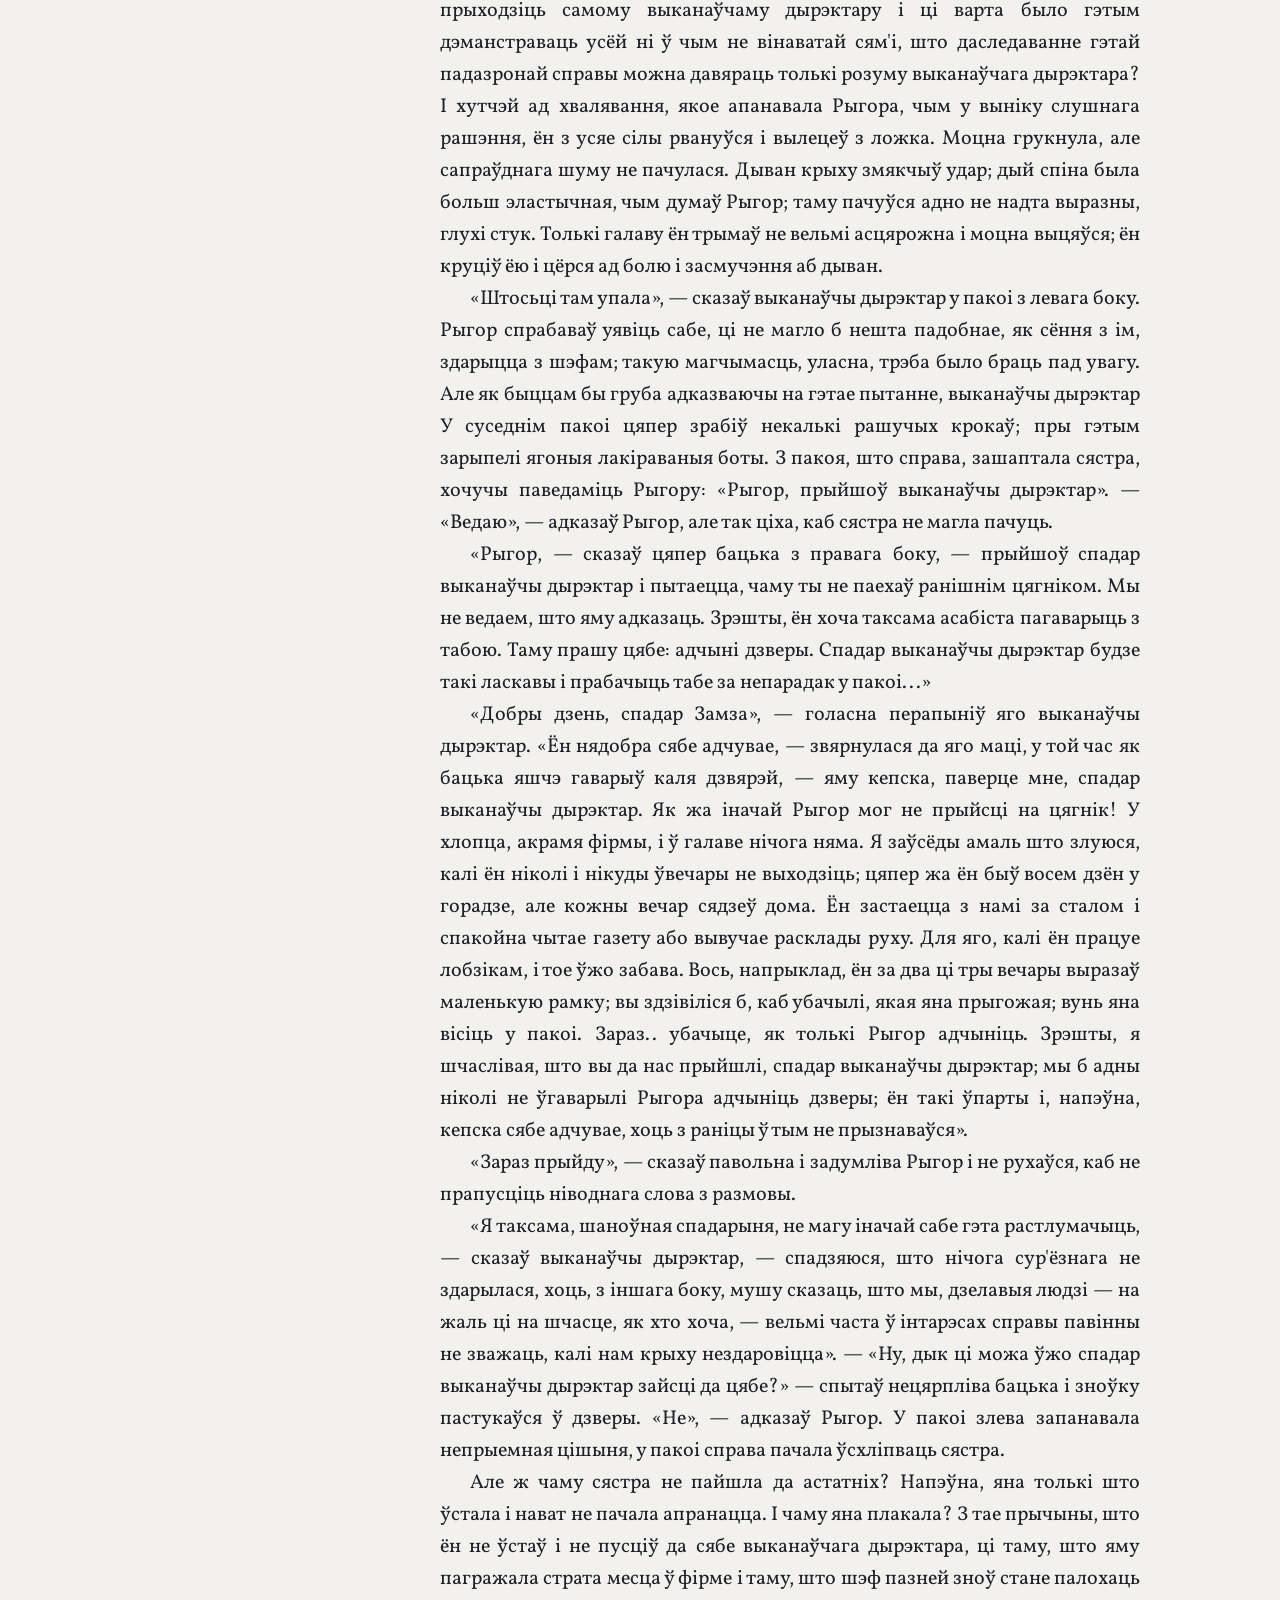
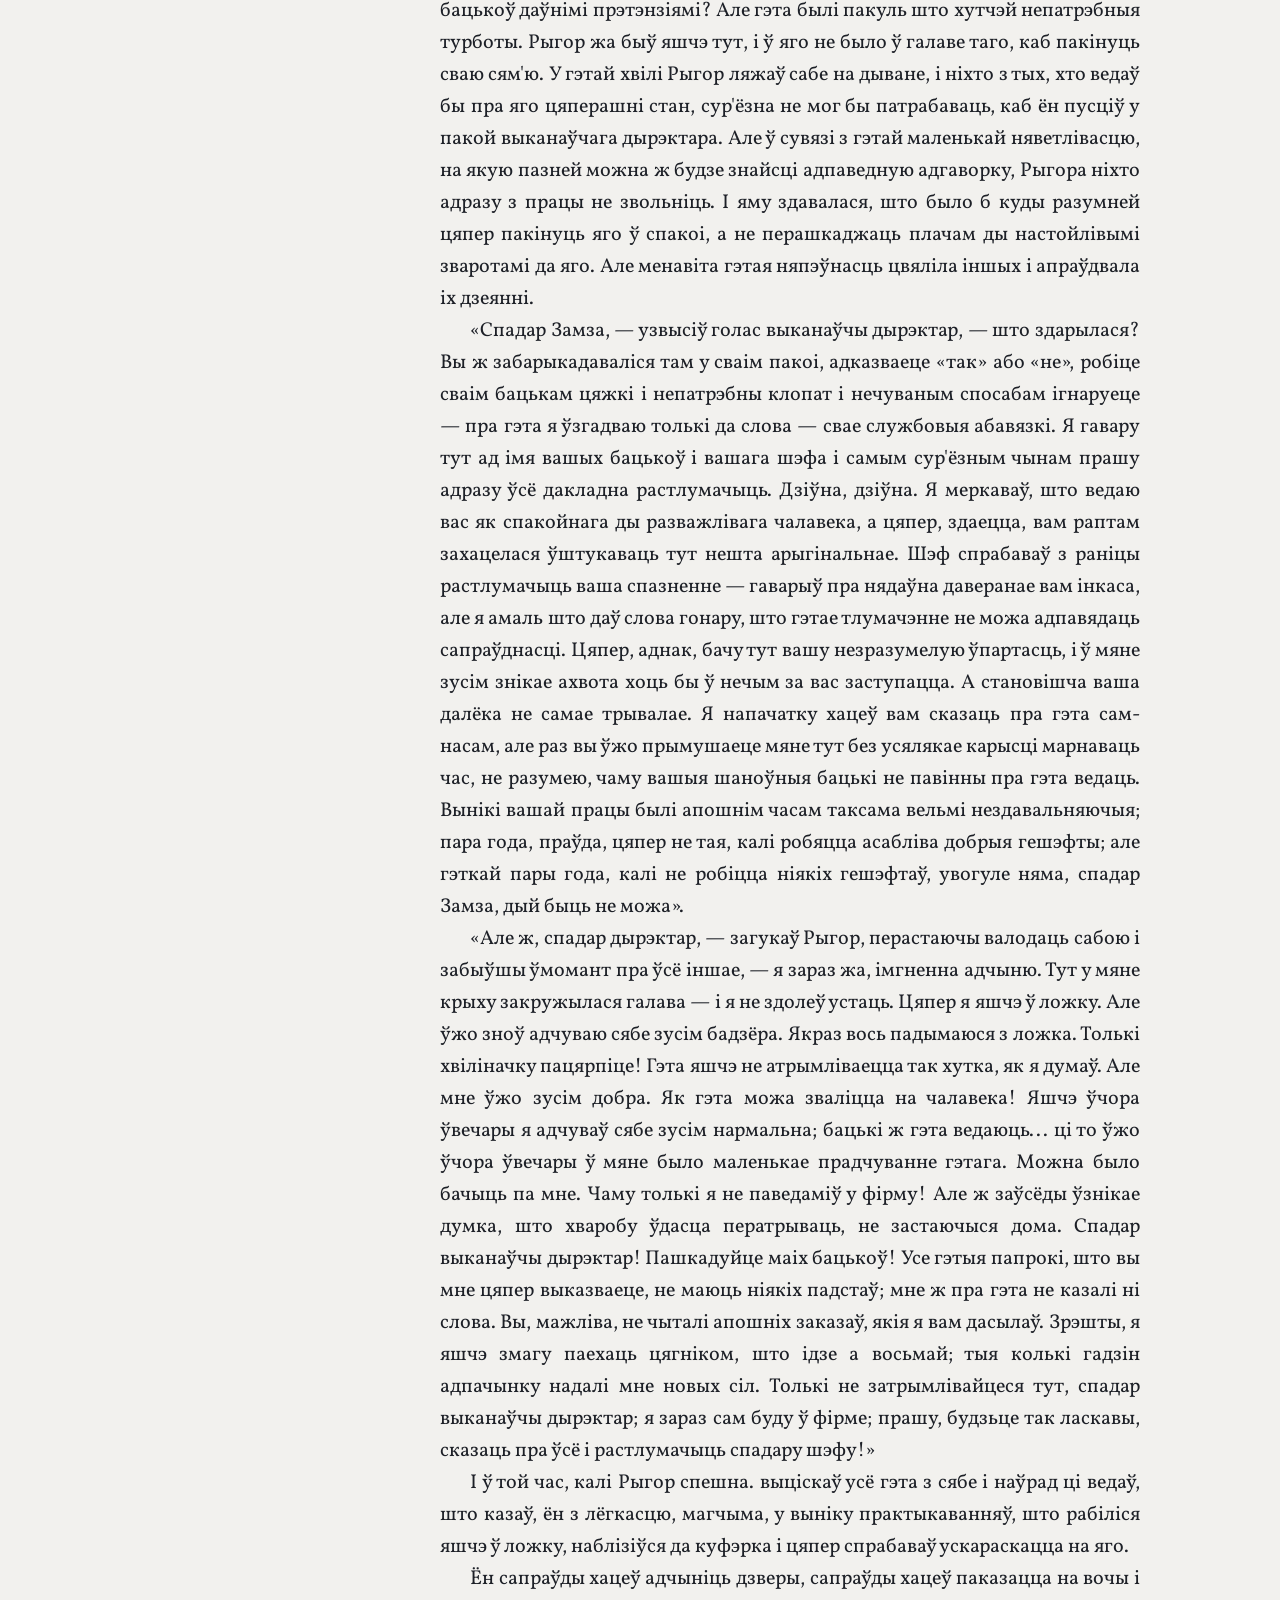
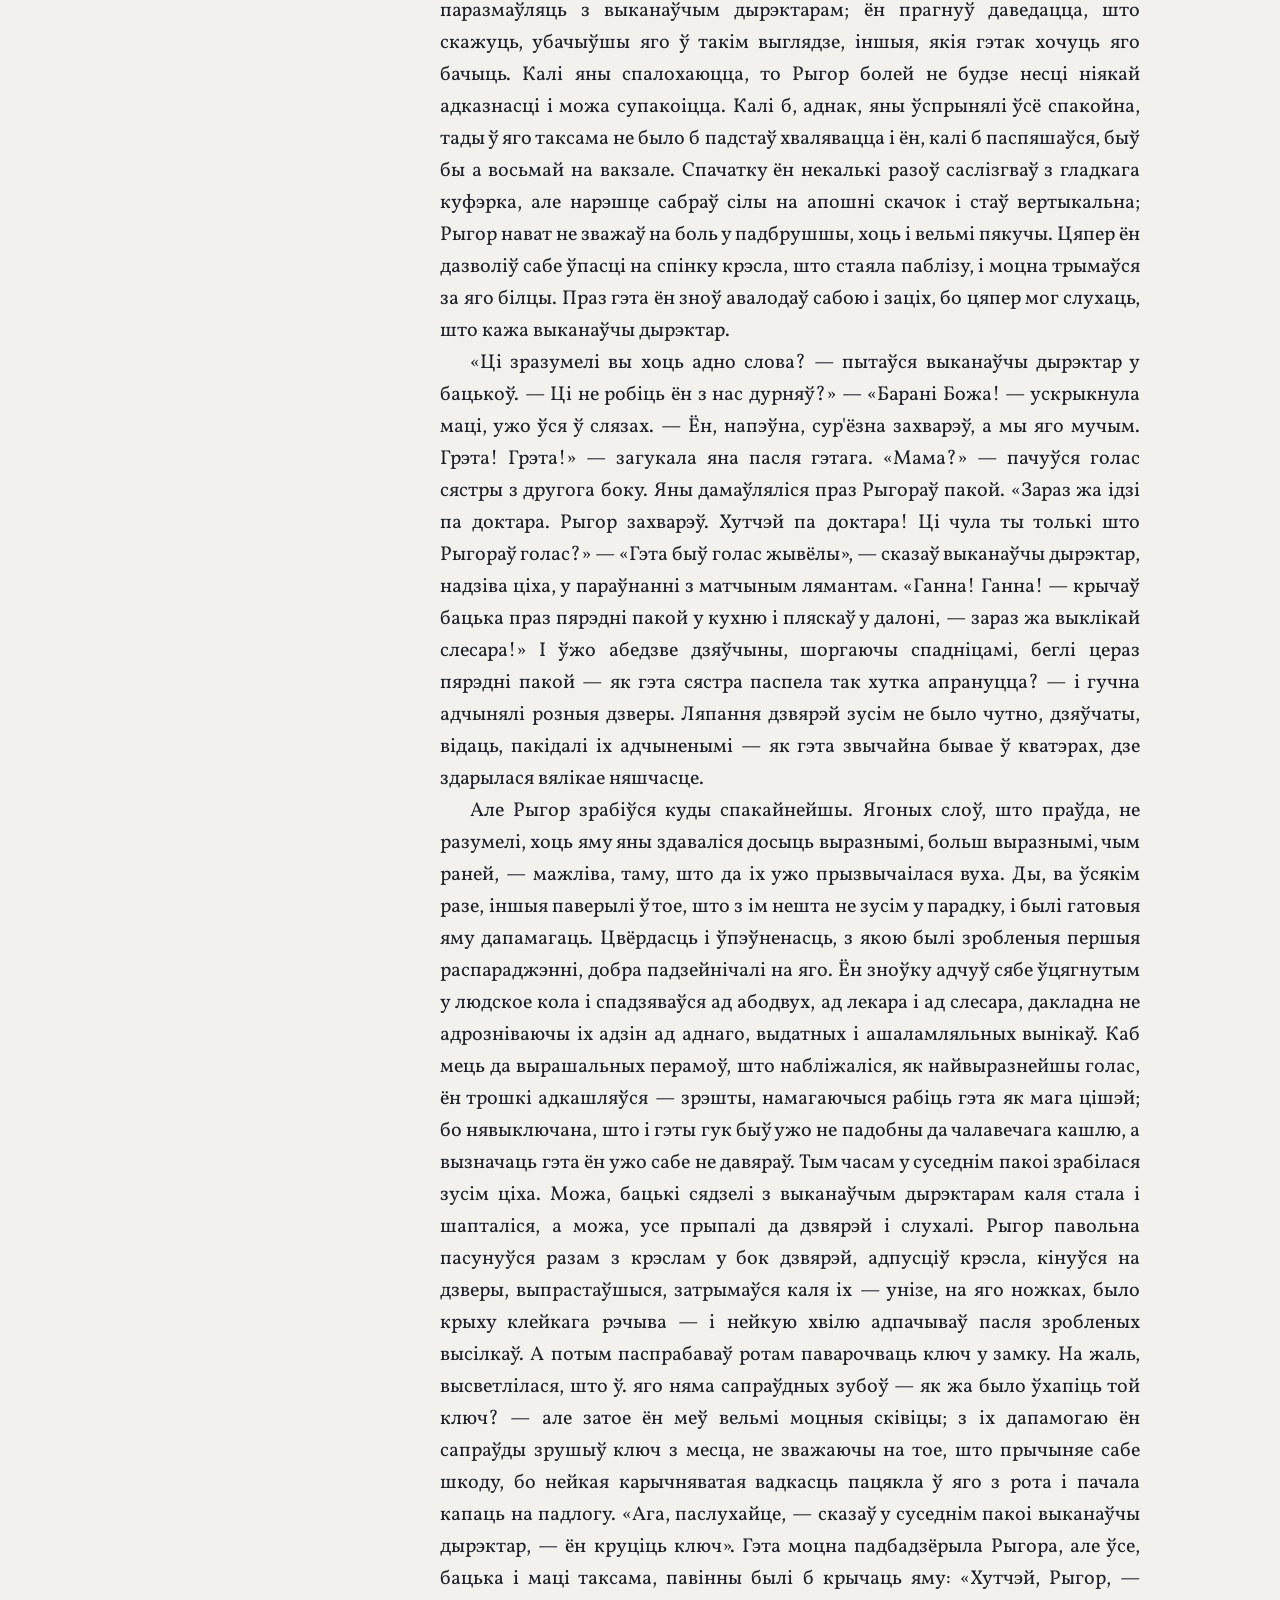
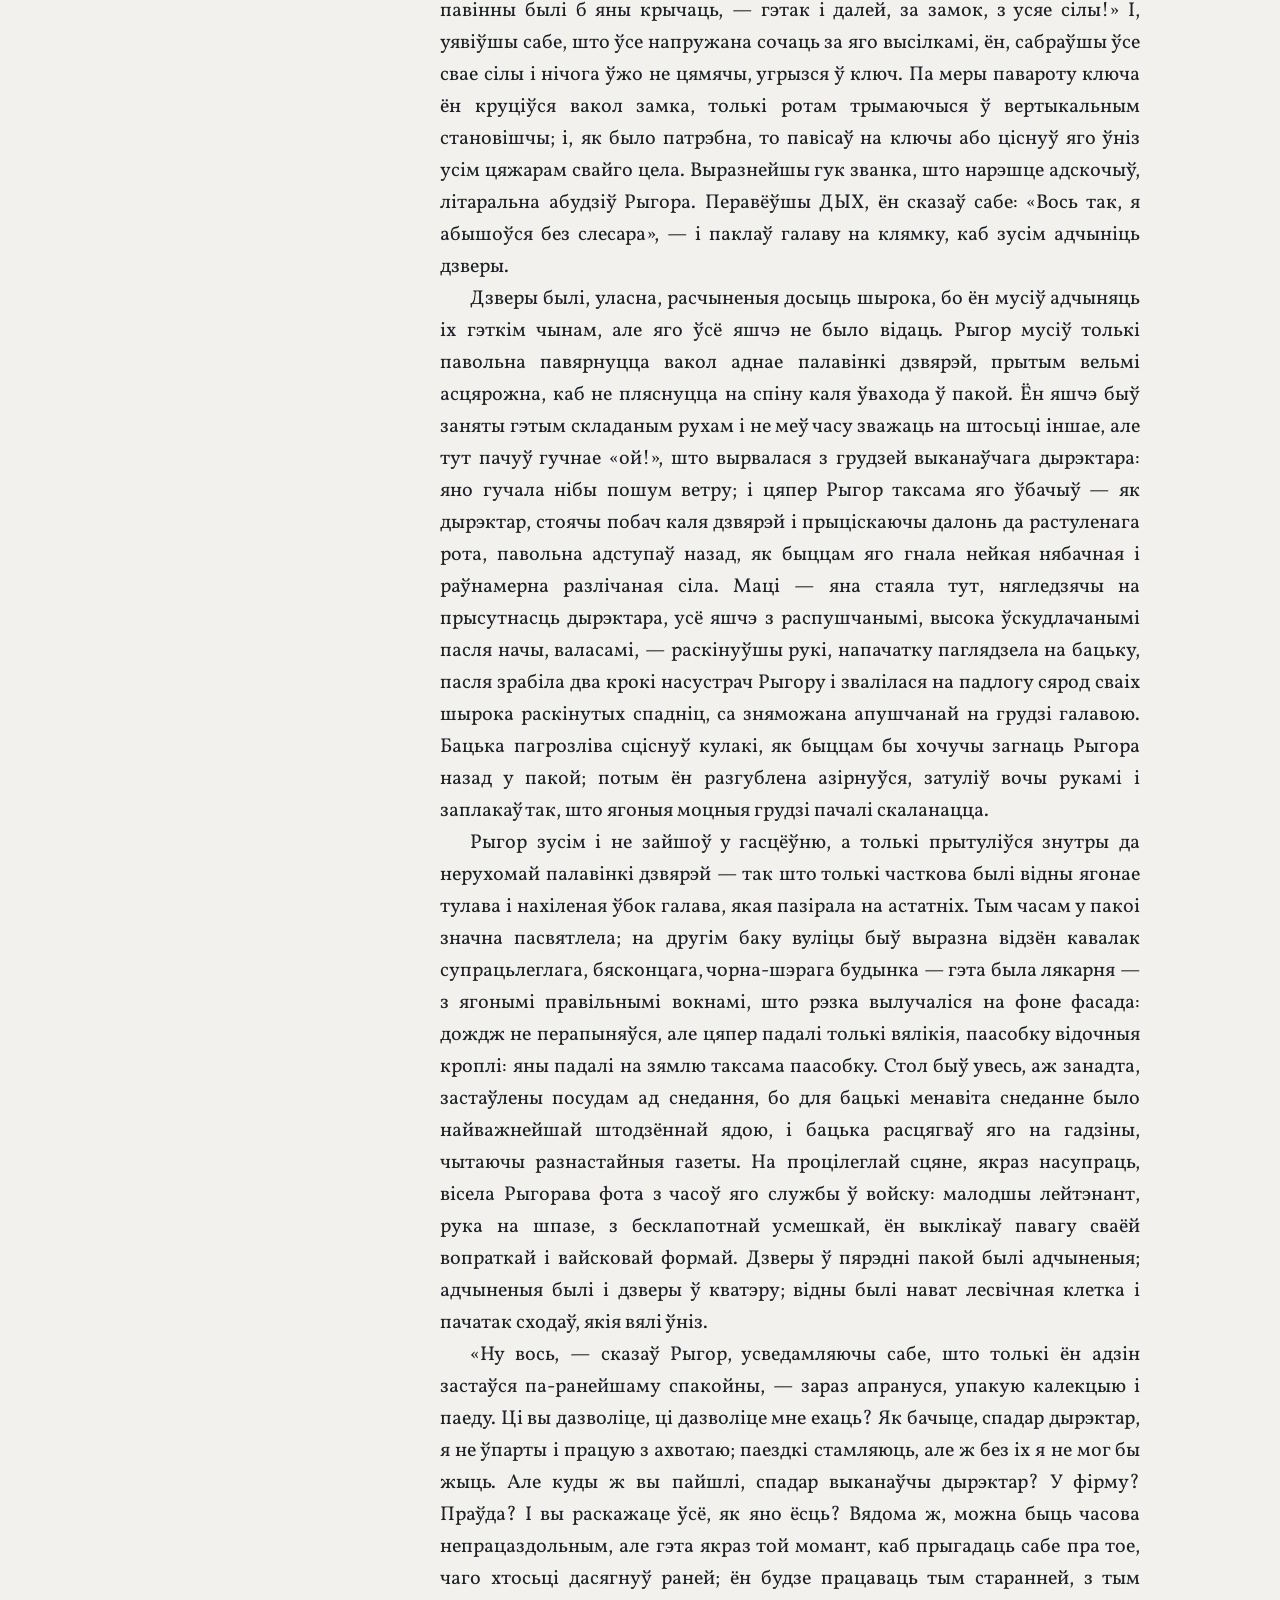
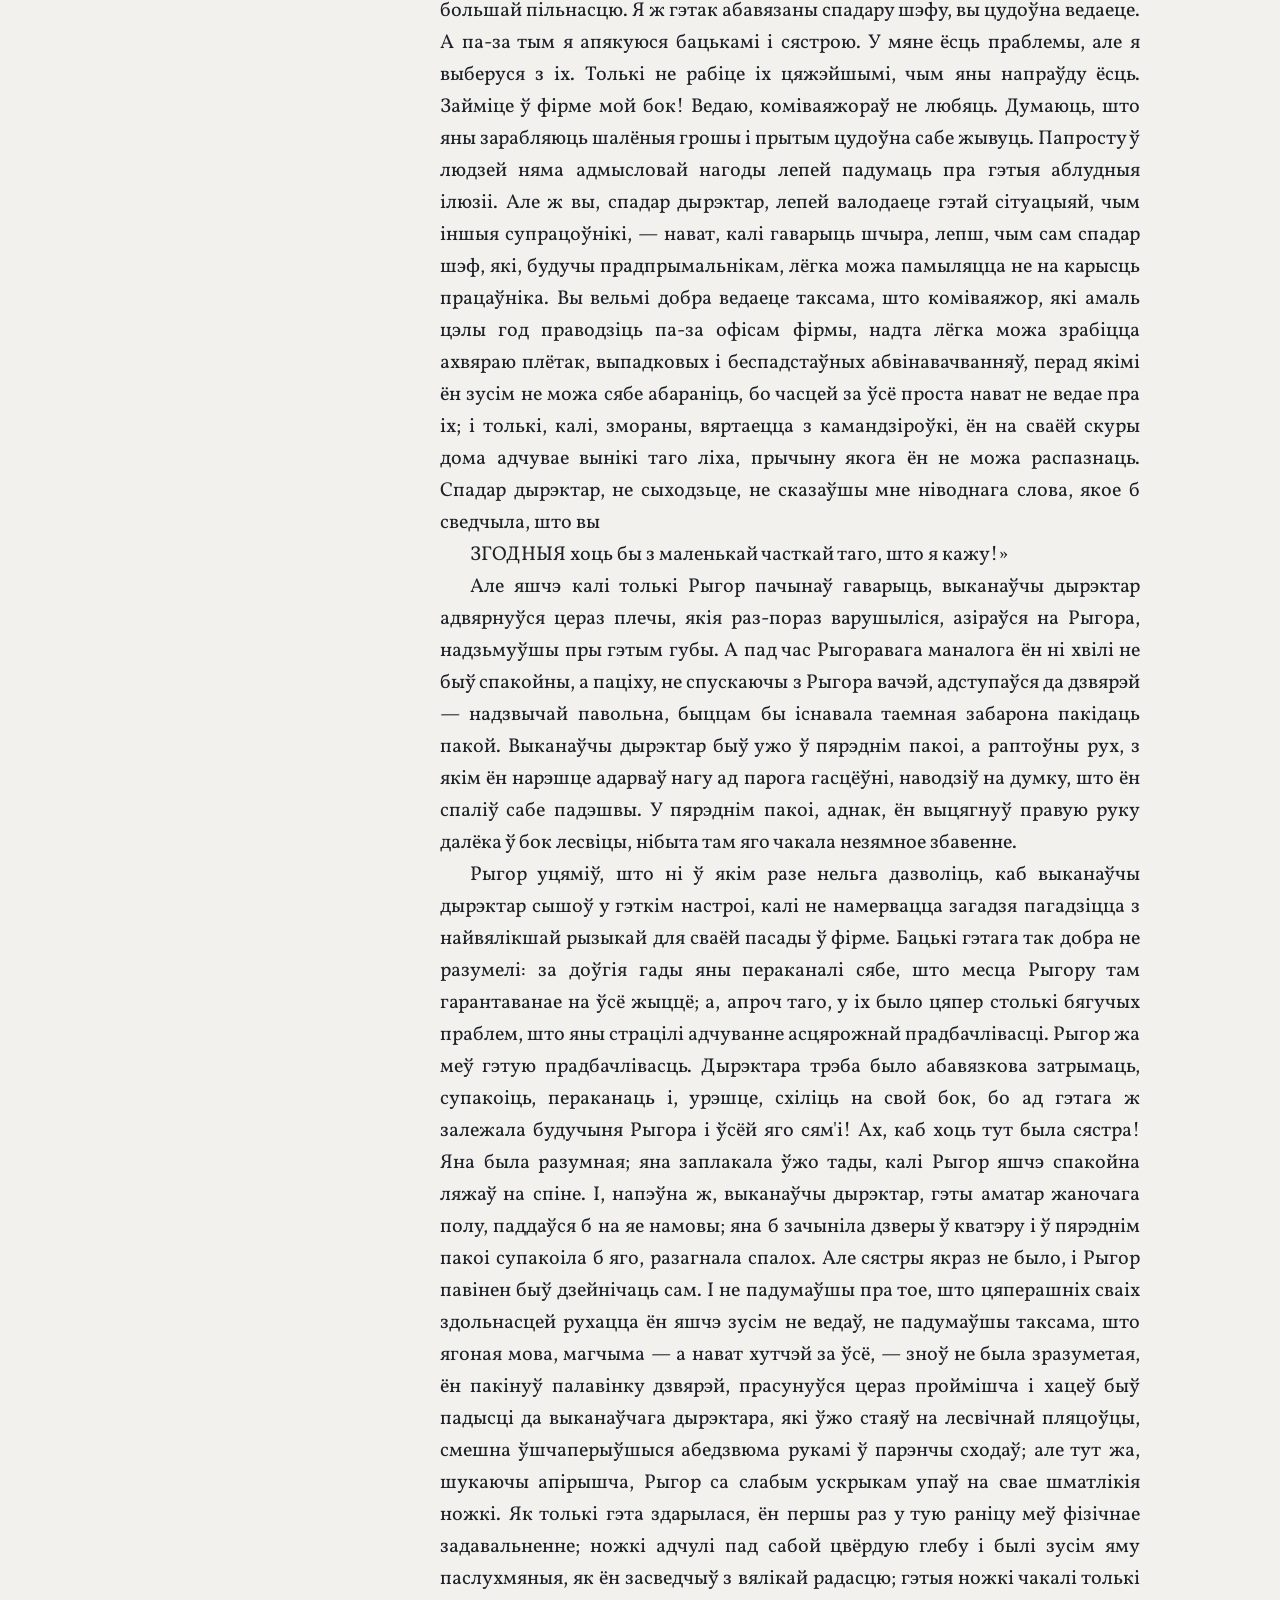
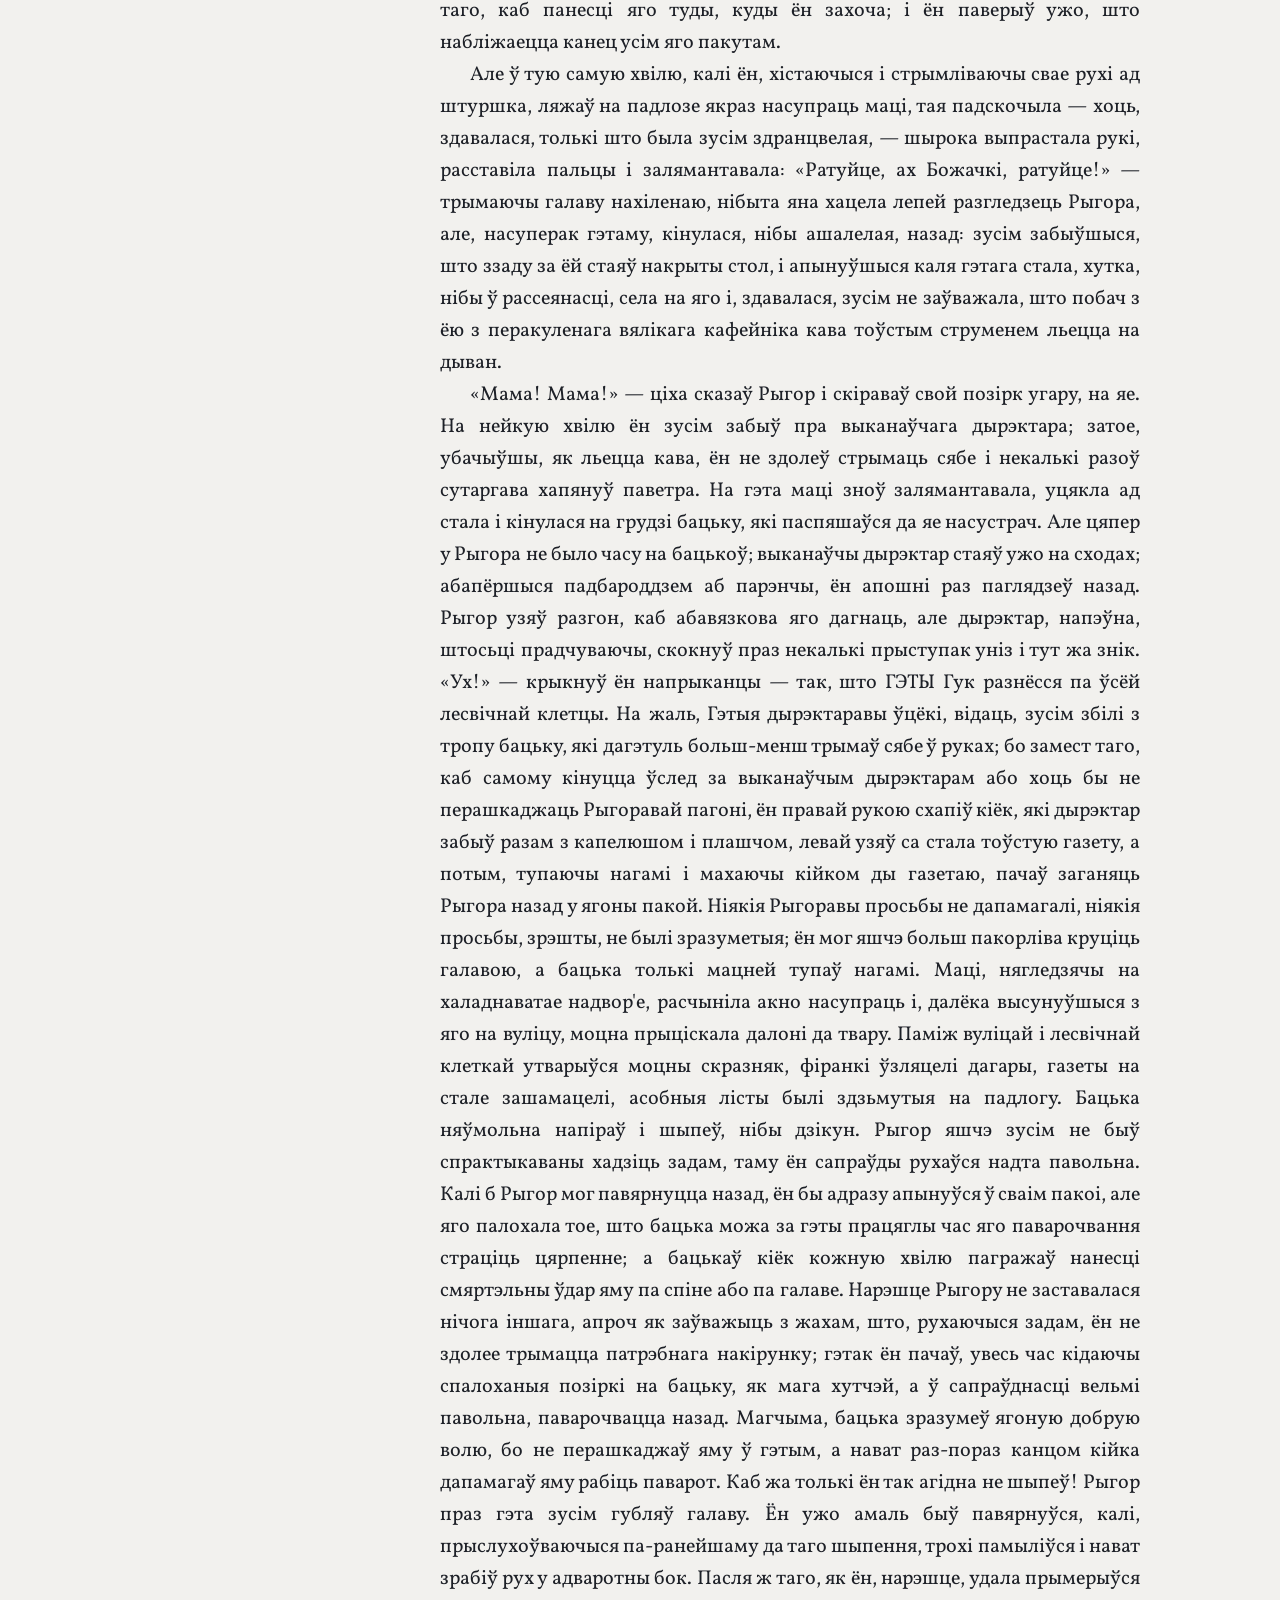
==== commit d24bcbb4: "Fix Taraškievica preposition softening" ====
--- a/index.html
+++ b/index.html
@@ -115,7 +115,7 @@
 </main>
 </div>
 
-<script src="assets/orthography.js?v=7"></script>
+<script src="assets/orthography.js?v=8"></script>
 <script src="assets/app.js?v=7"></script>
 </body>
 </html>
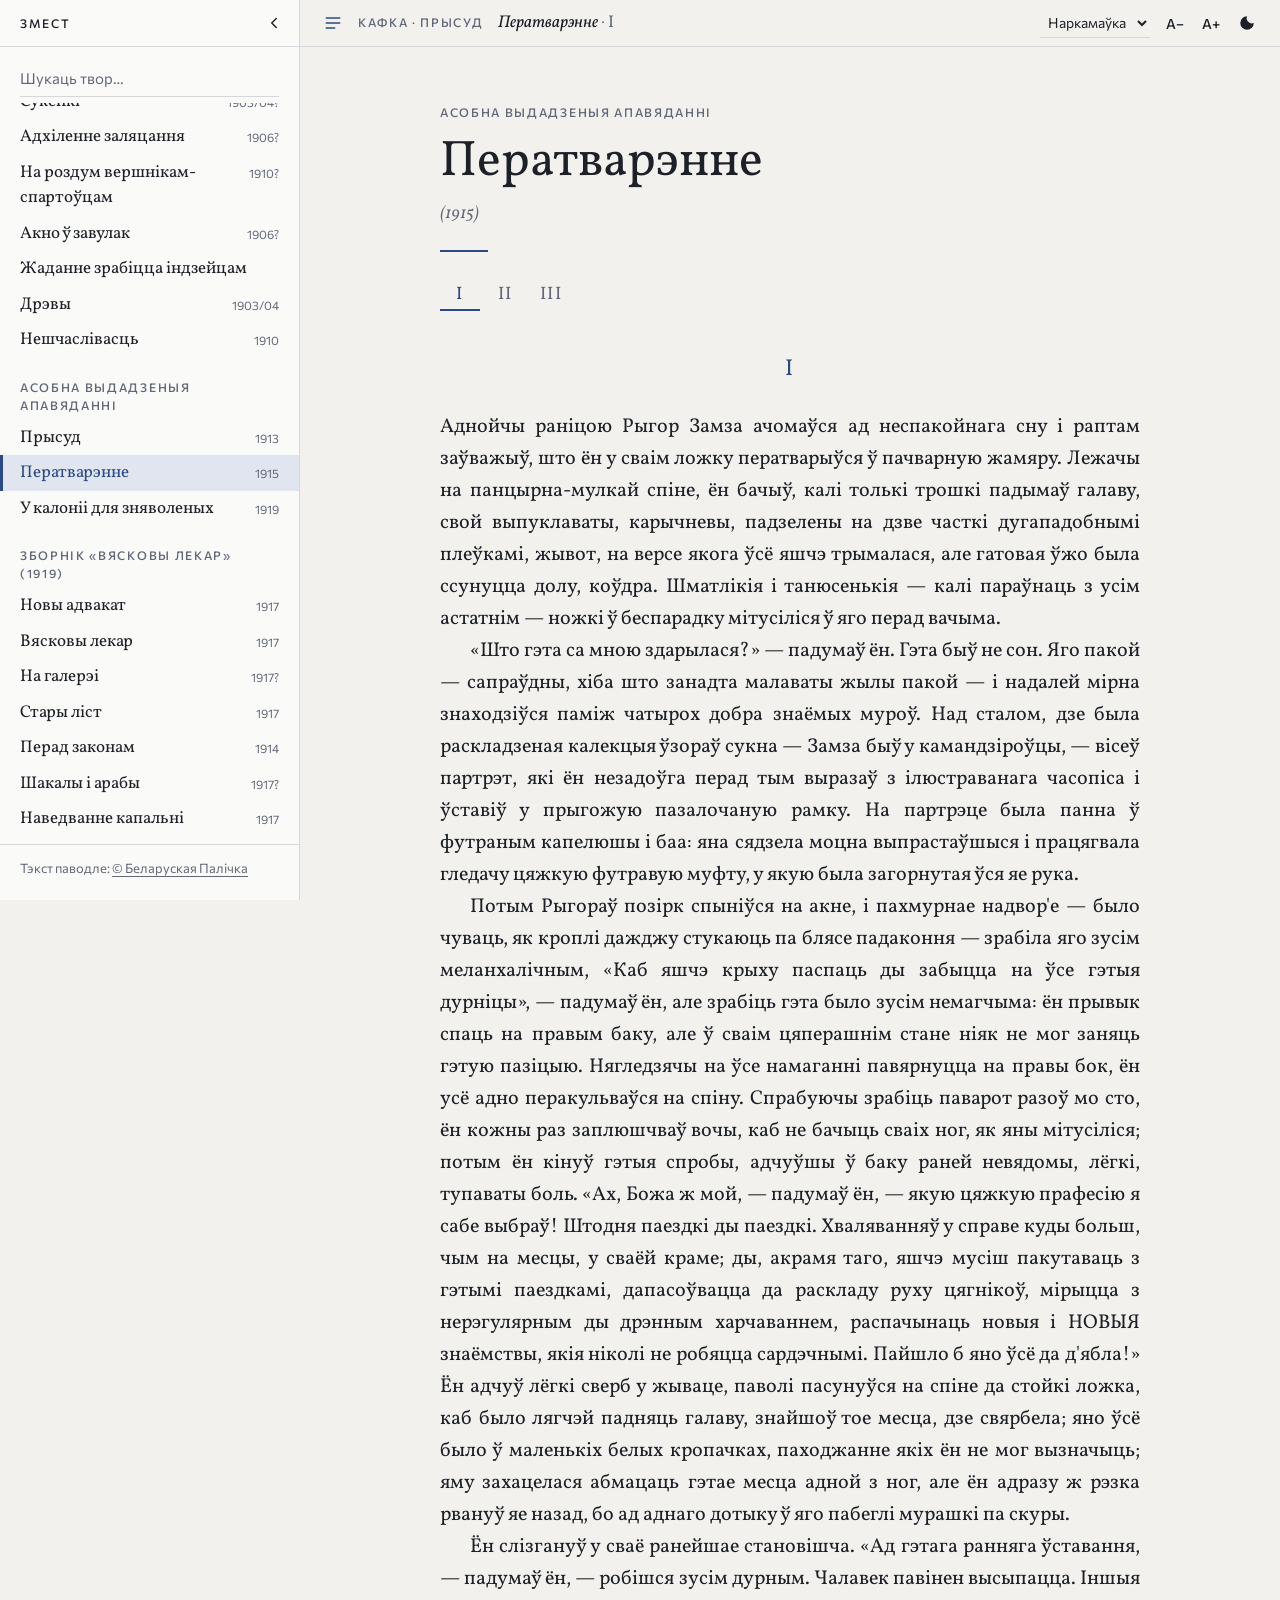
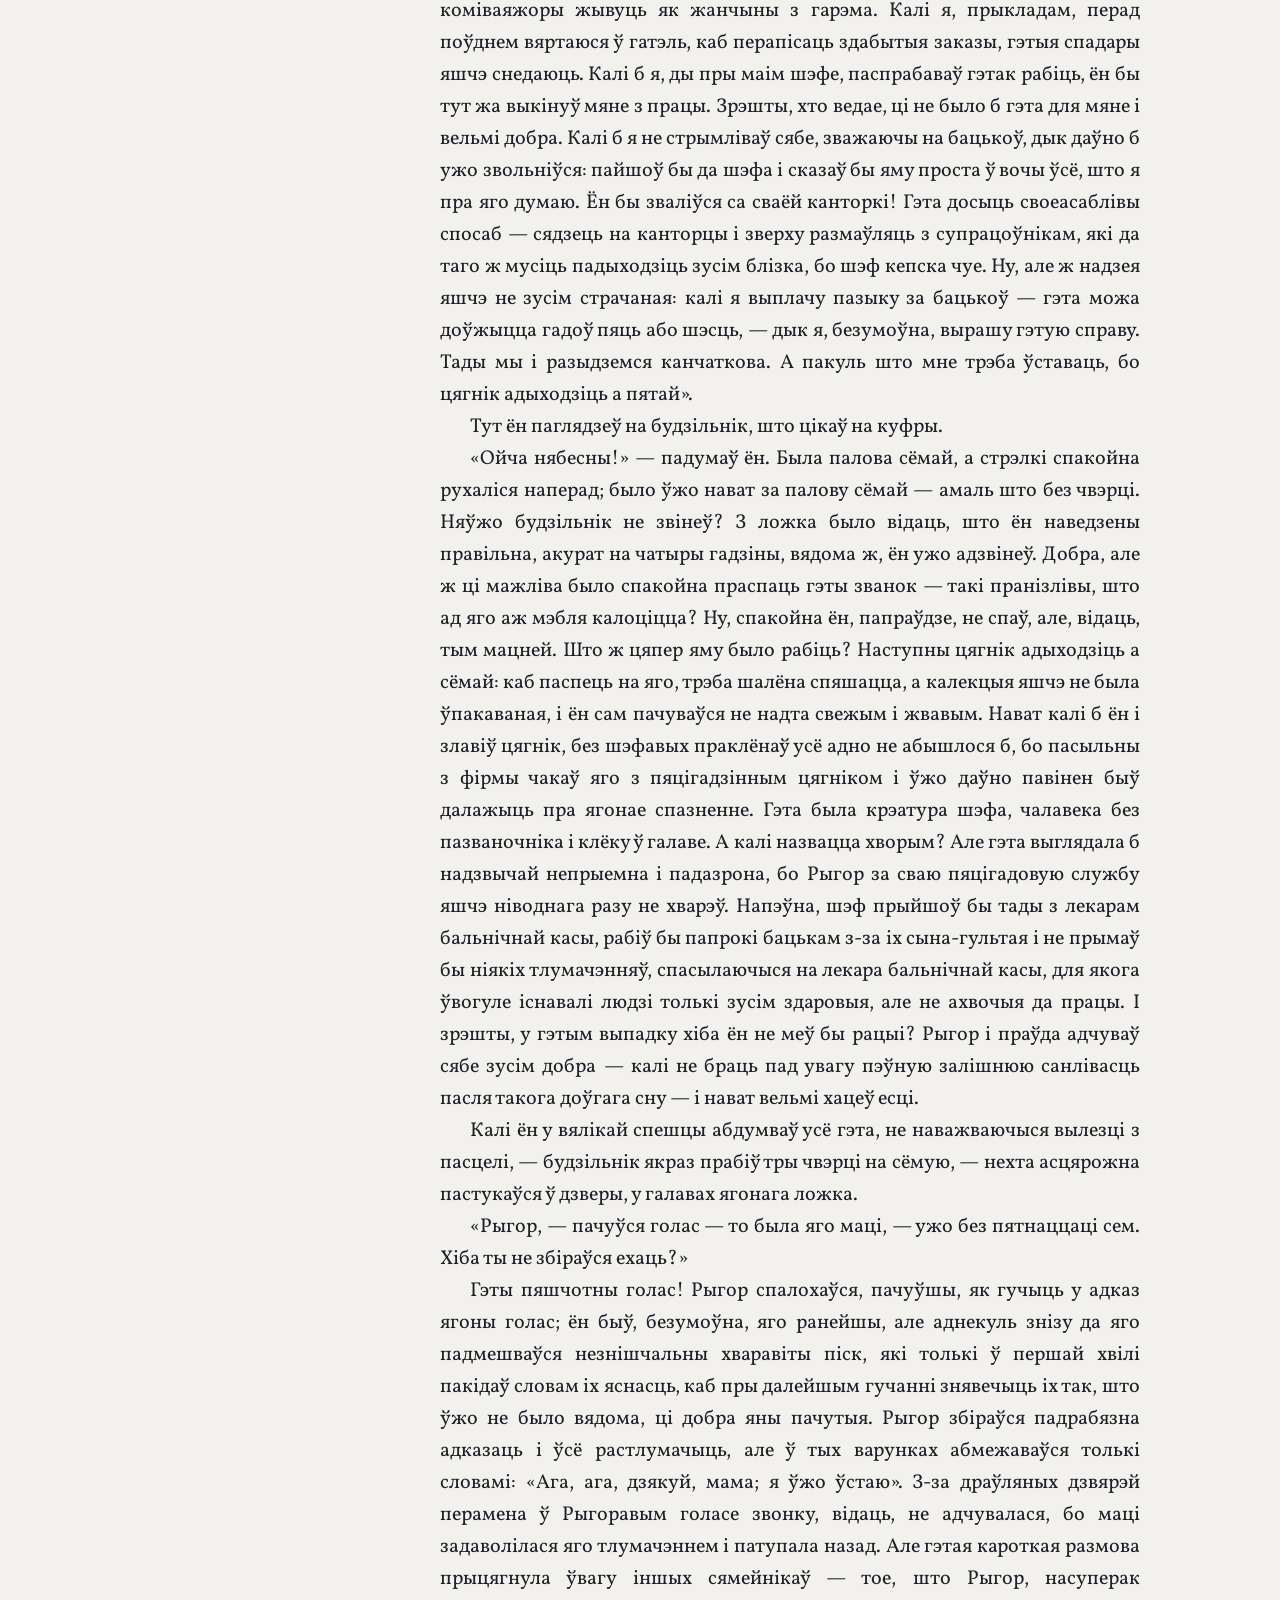
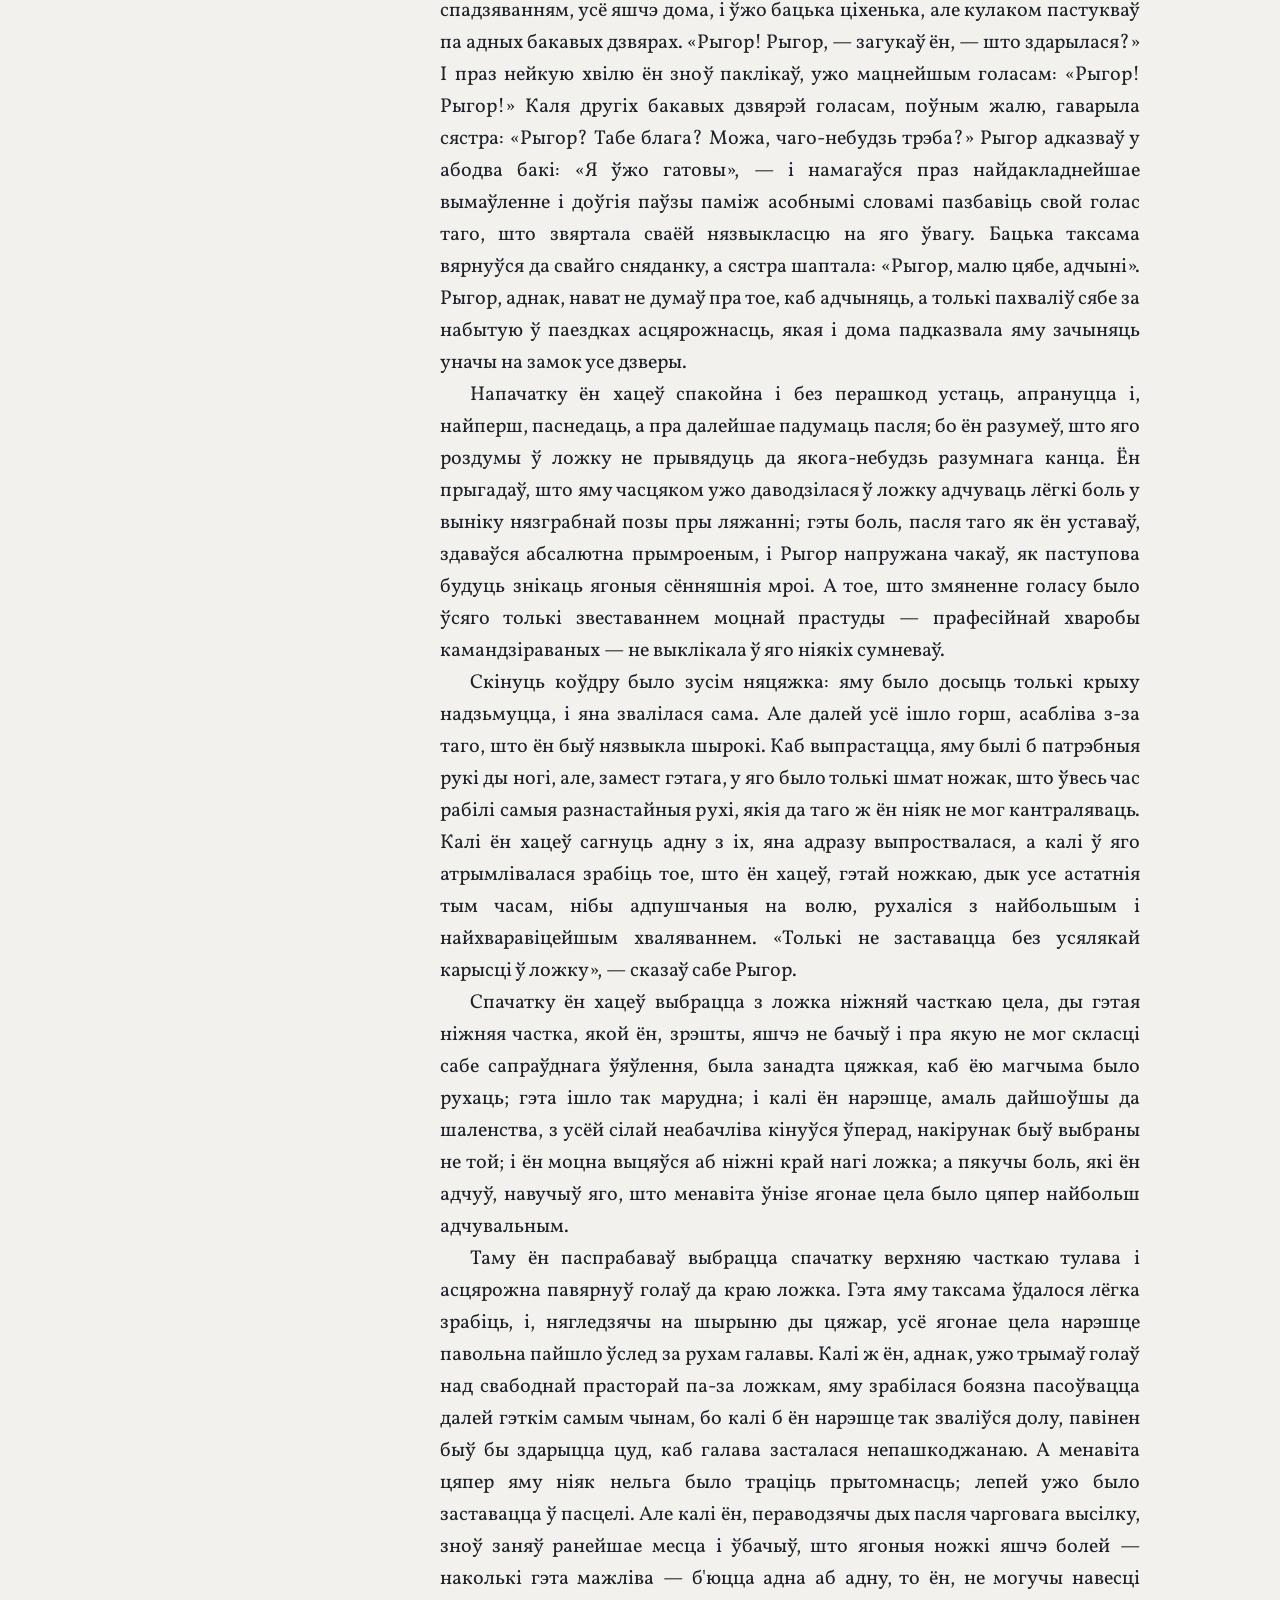
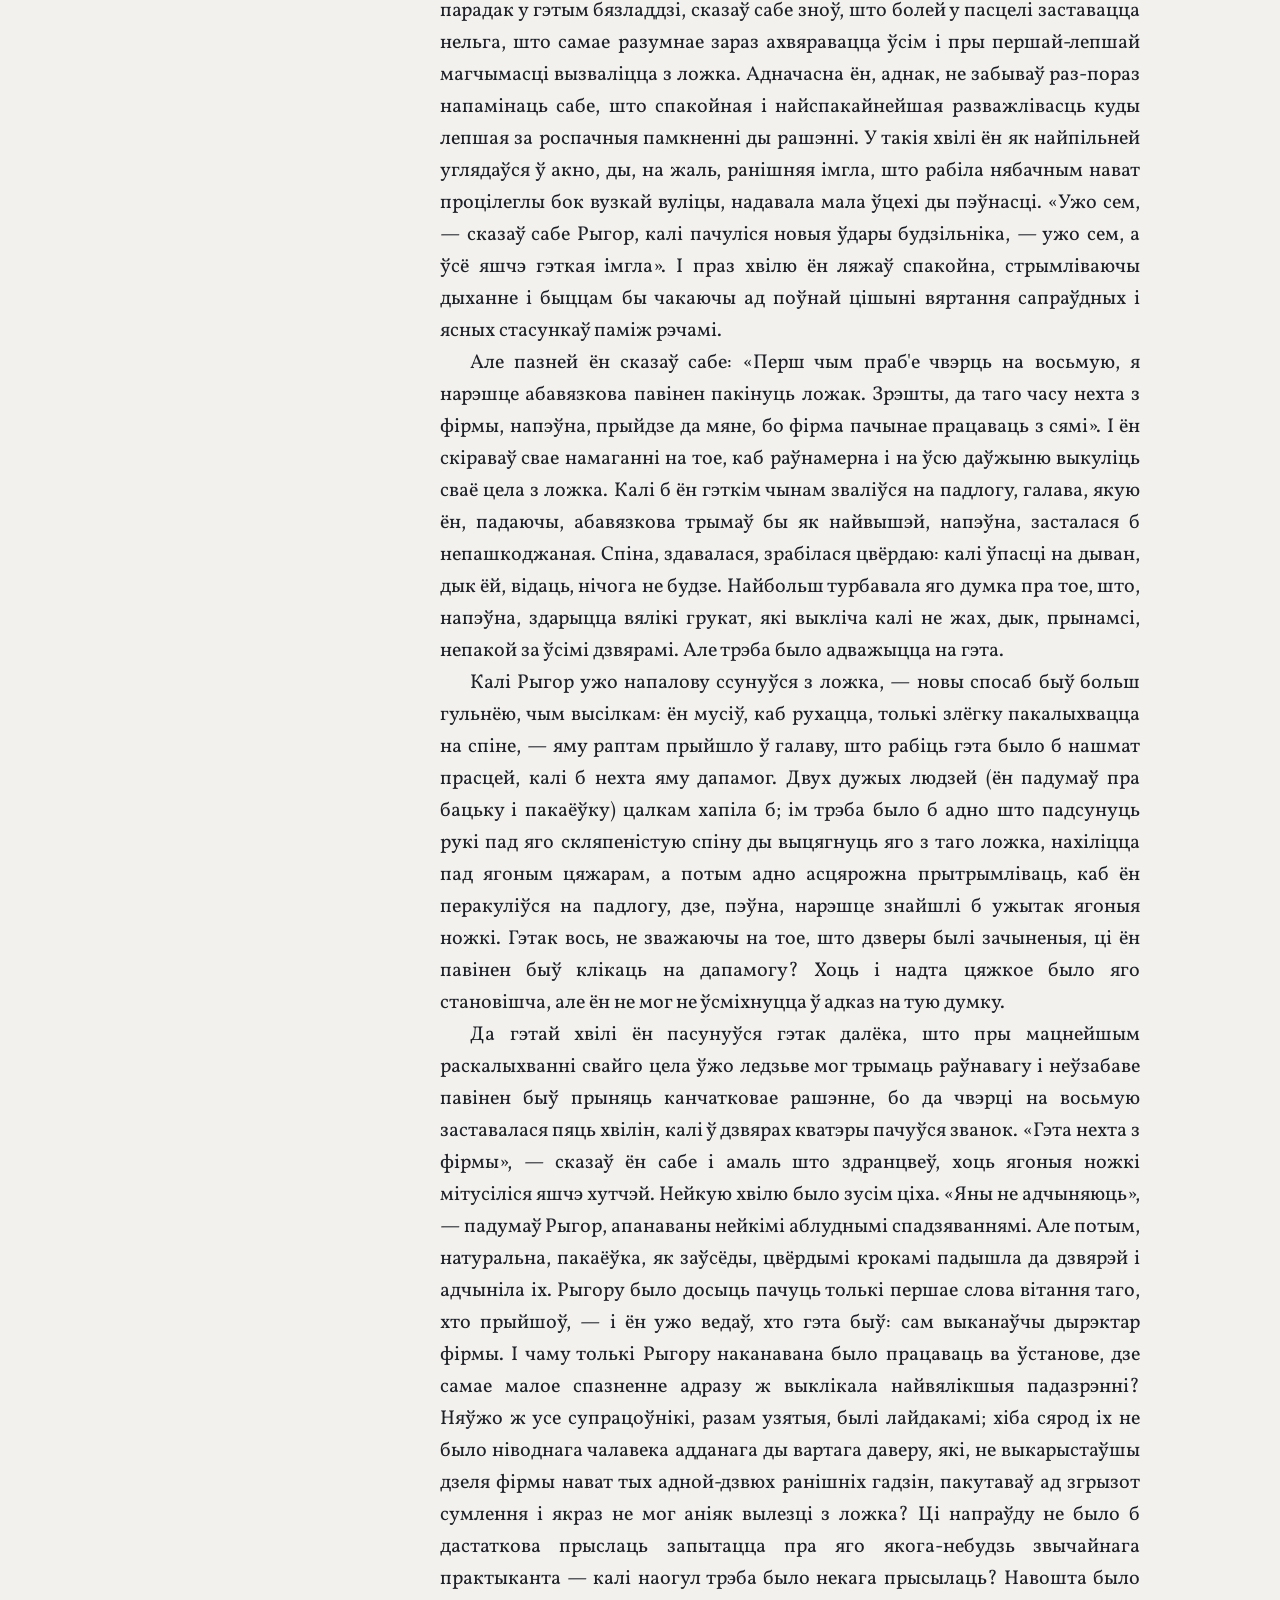
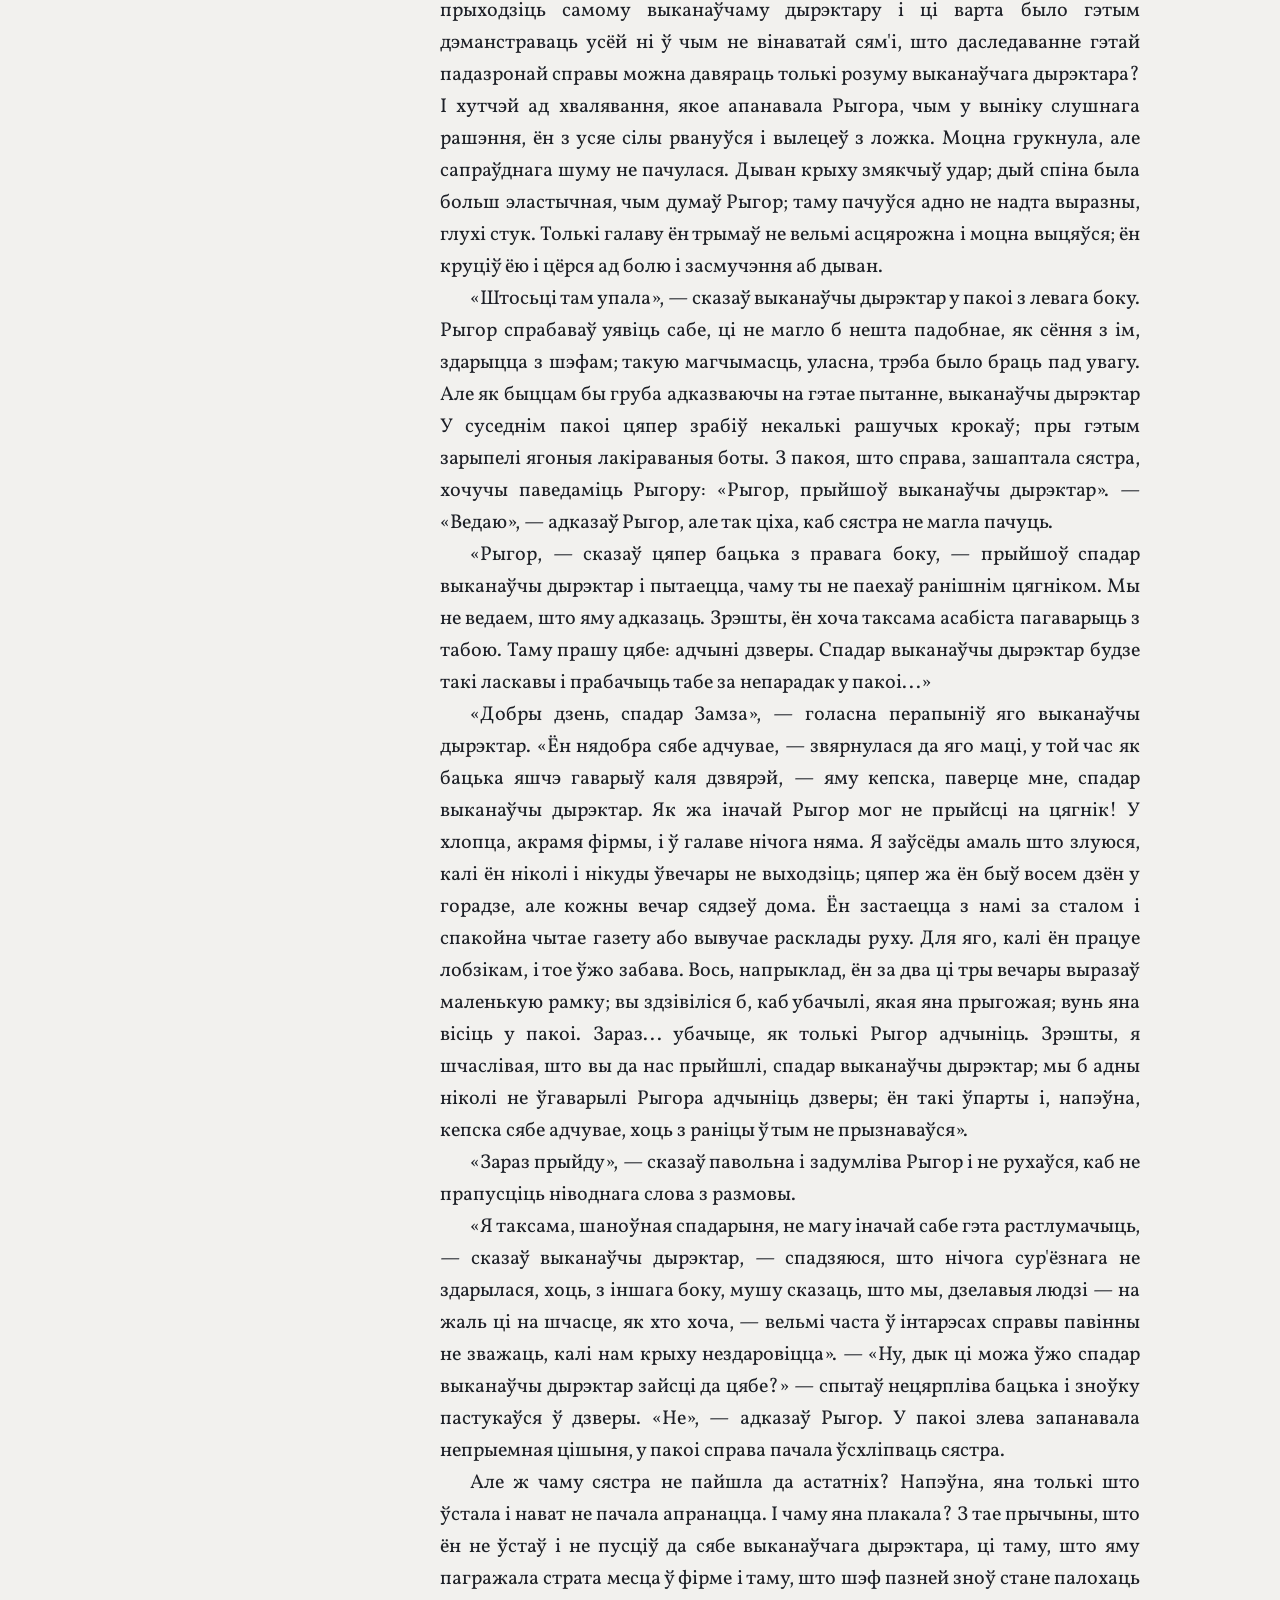
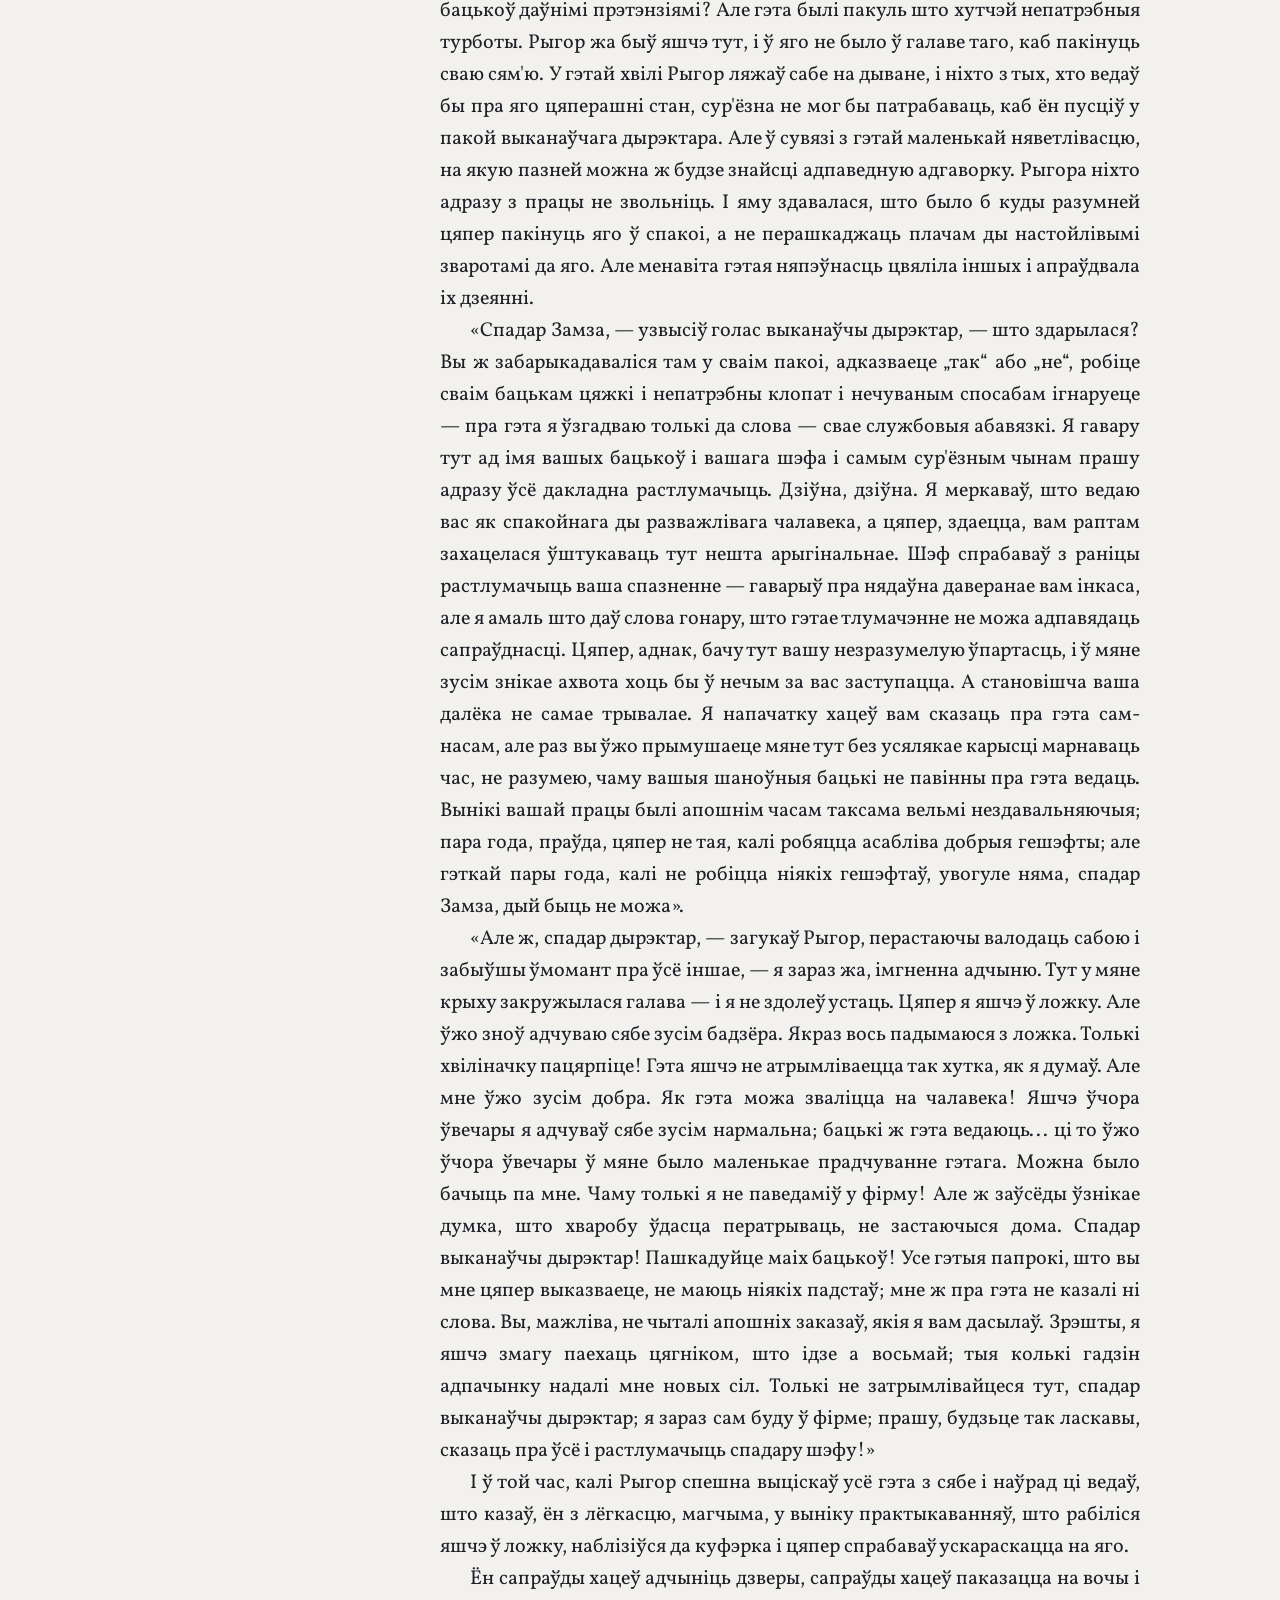
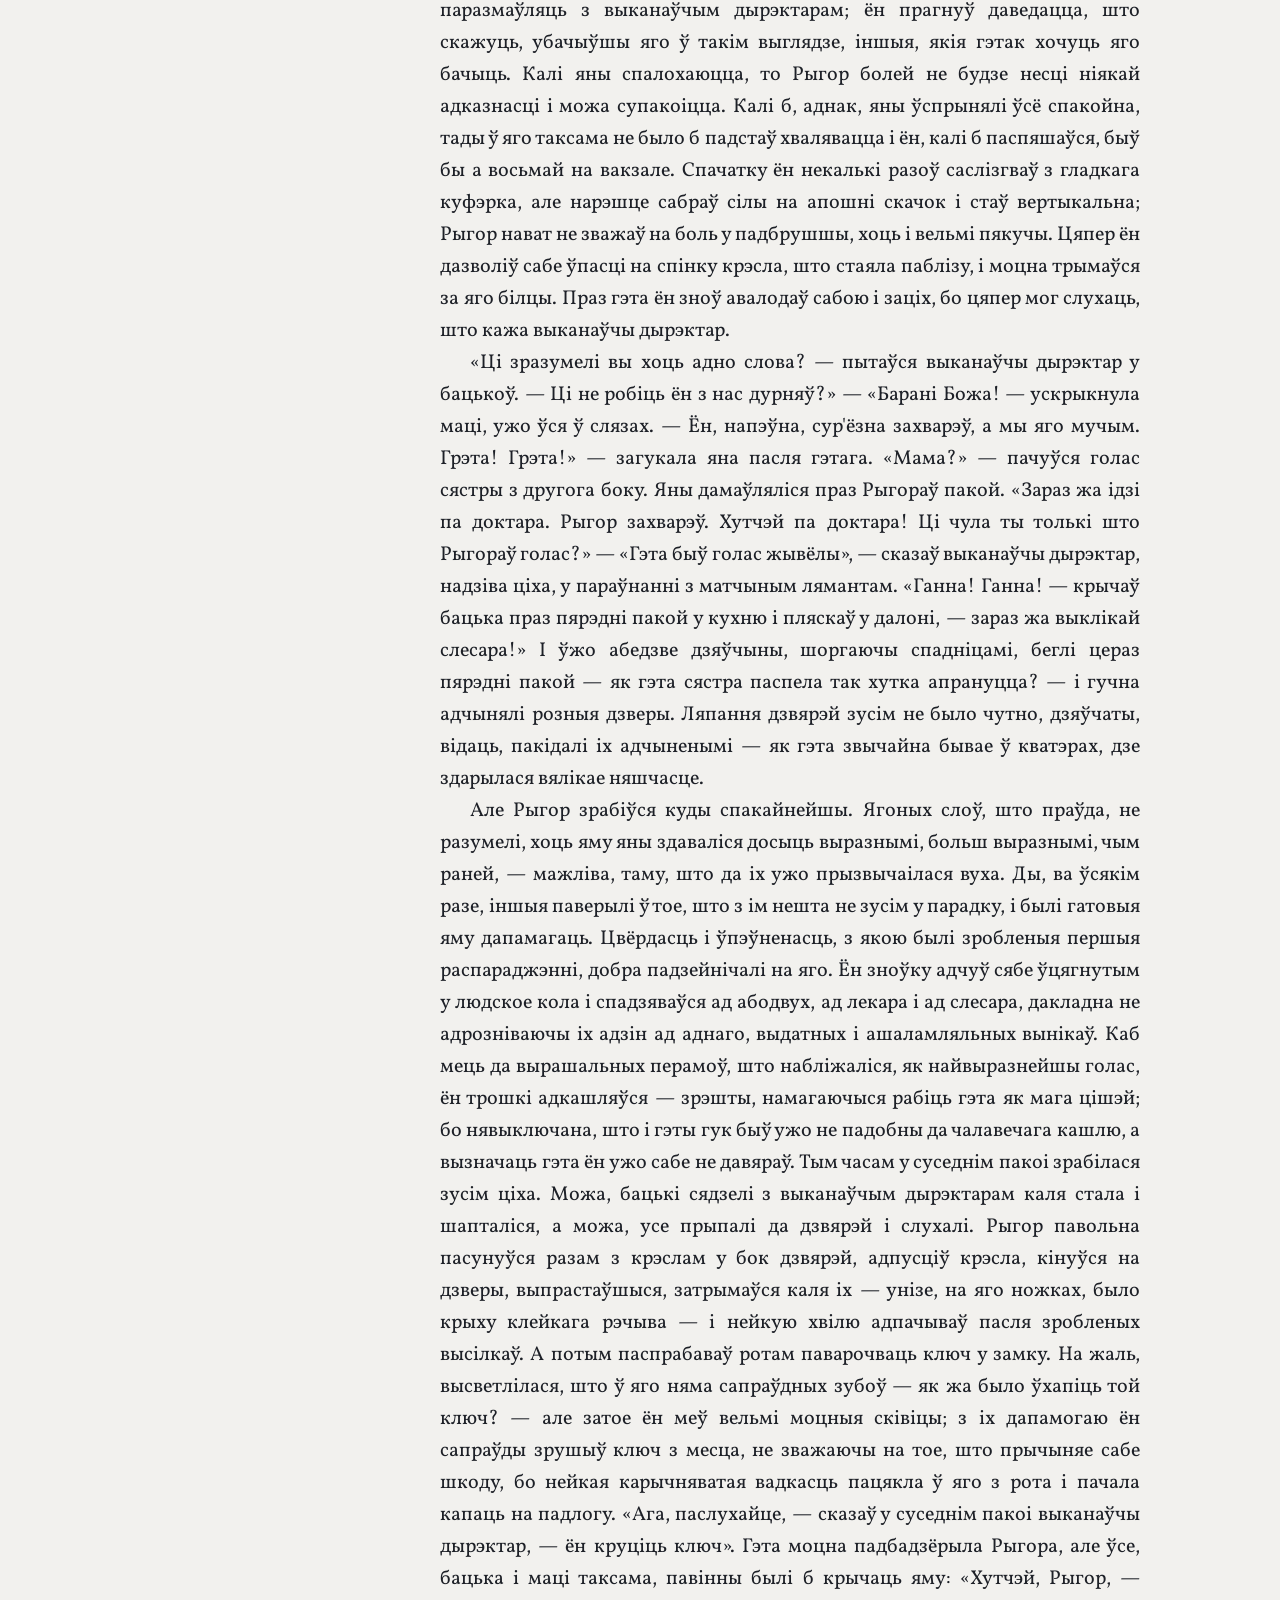
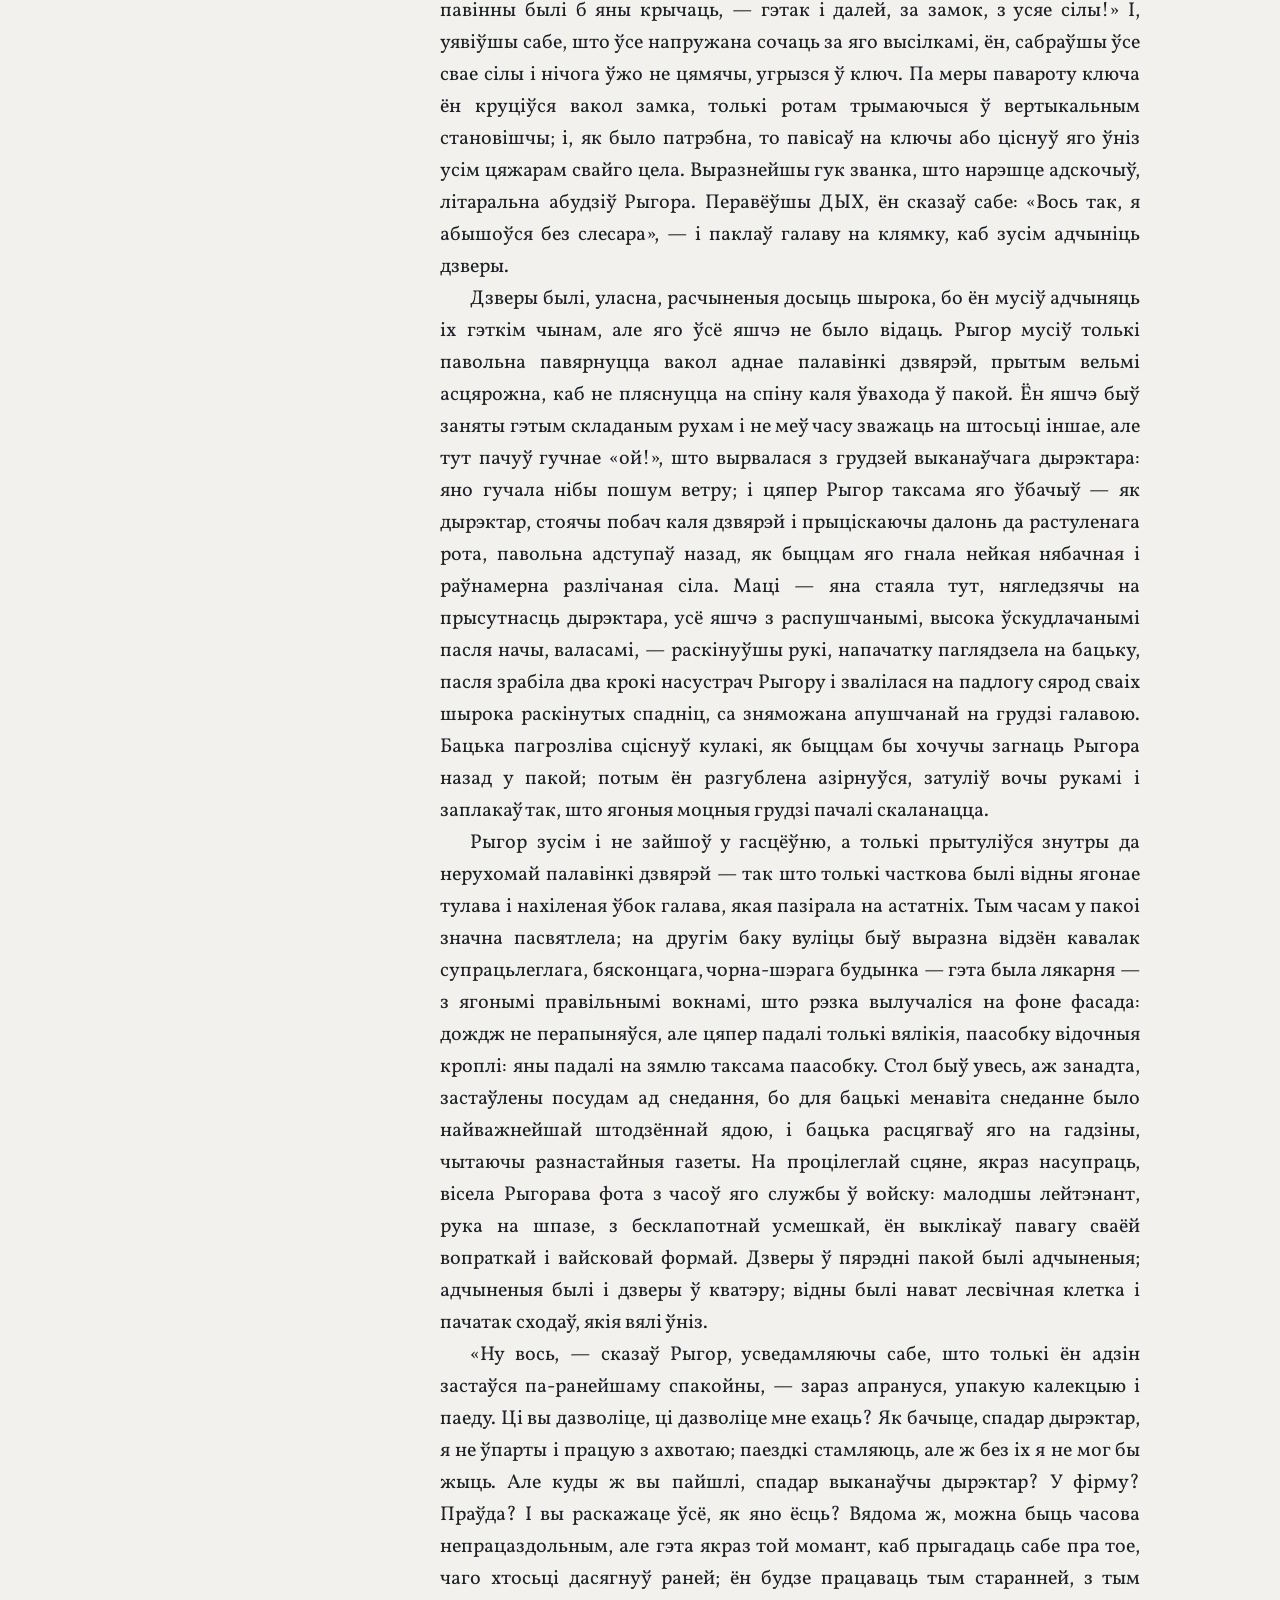
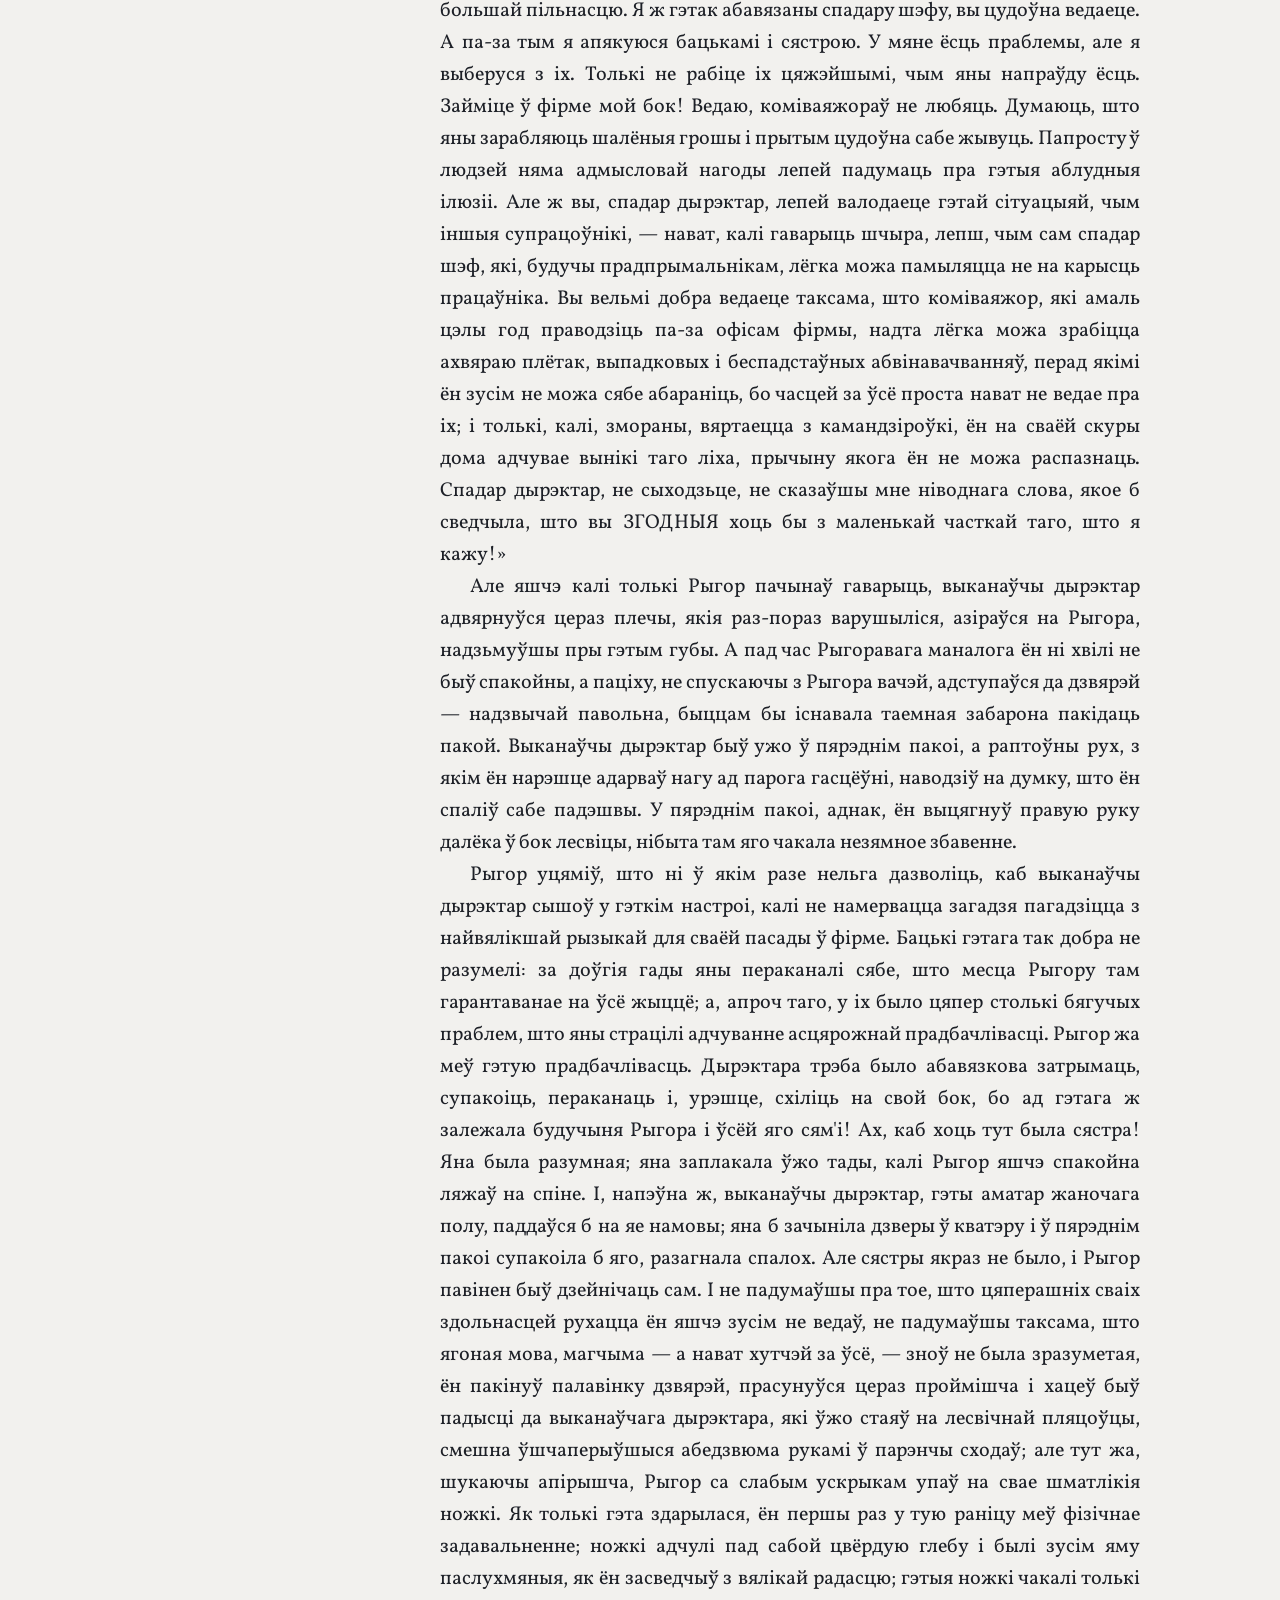
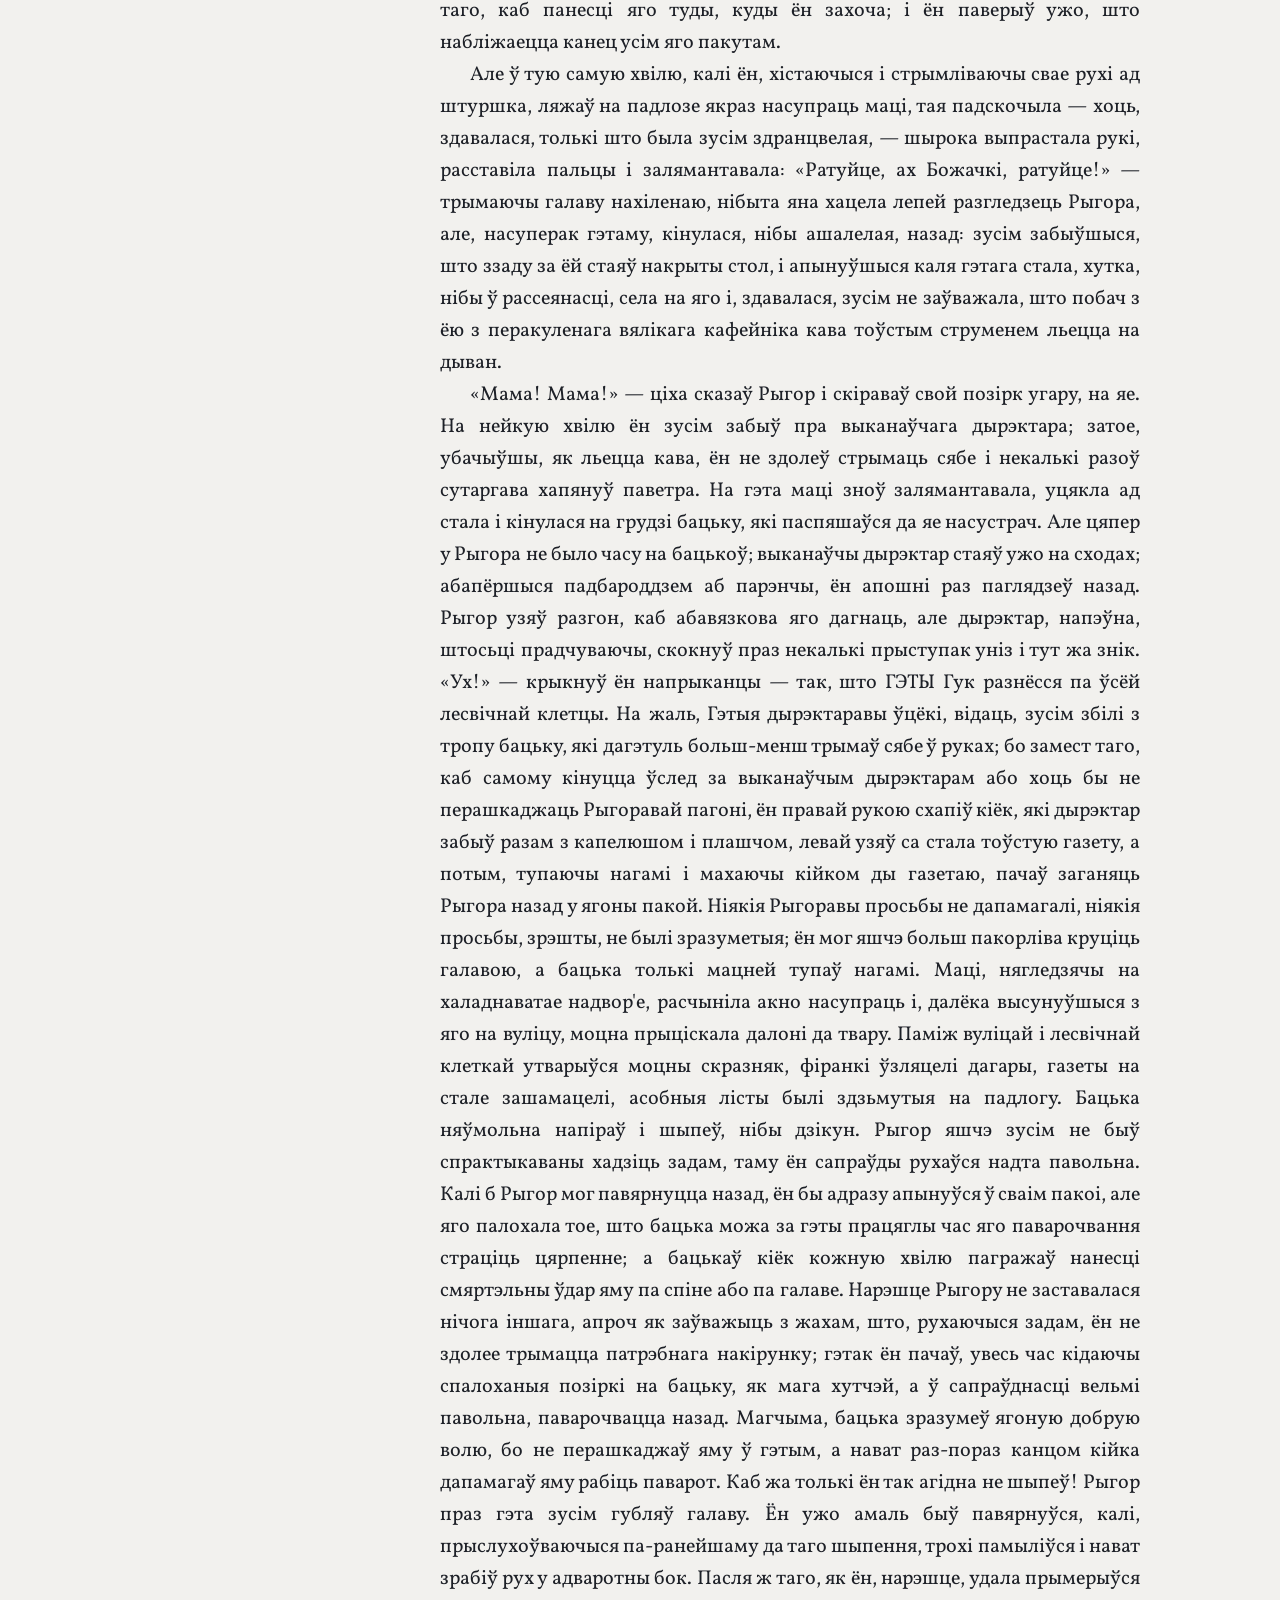
==== commit 1ccf1a9b: "Select reader orthography from homepage links" ====
--- a/index.html
+++ b/index.html
@@ -116,6 +116,6 @@
 </div>
 
 <script src="assets/orthography.js?v=8"></script>
-<script src="assets/app.js?v=7"></script>
+<script src="assets/app.js?v=8"></script>
 </body>
 </html>
